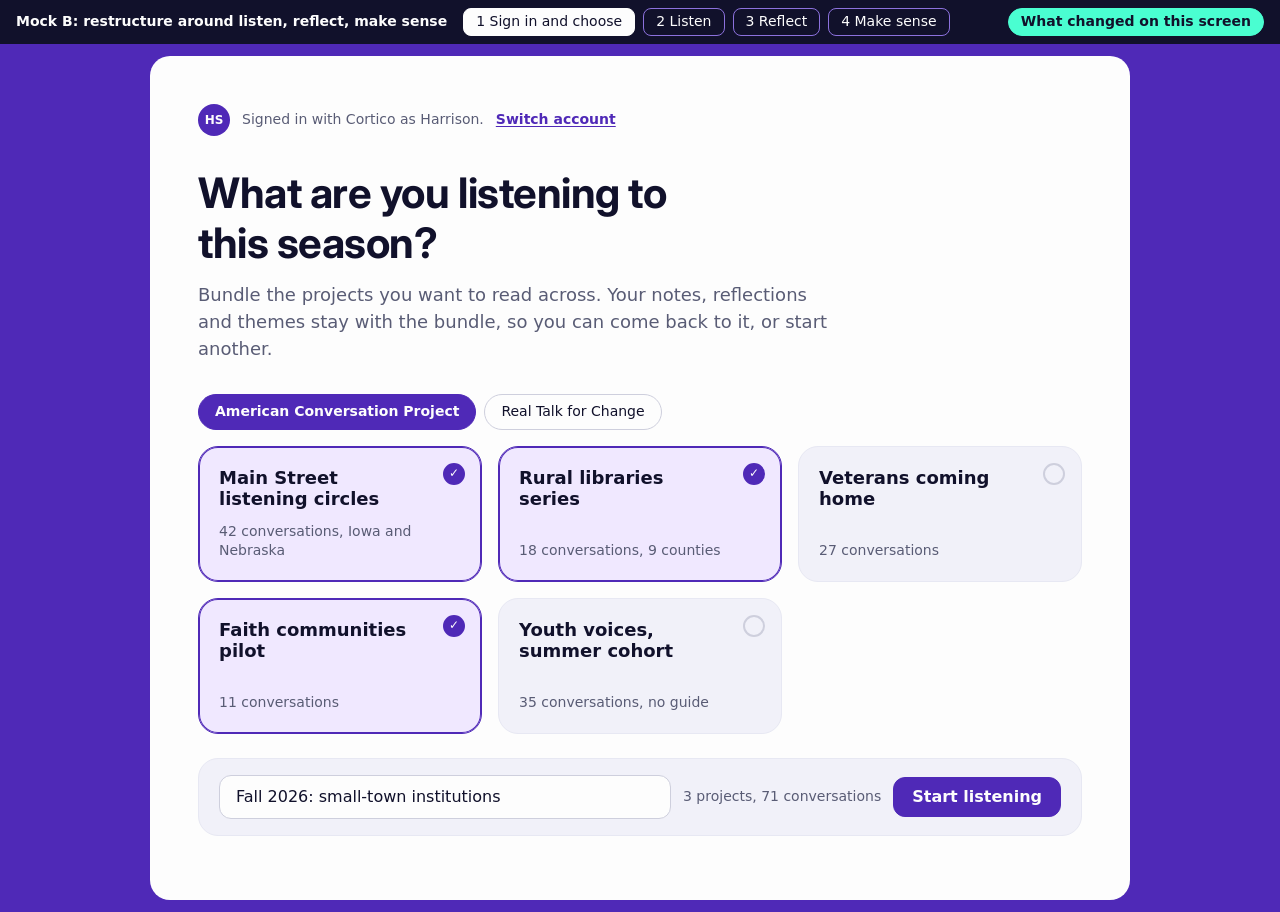
==== mocks/mock-b-three-movements-cortico.html @ b5143485 "Add Vercel config, sidecar init and live smoke scripts, docs, and UX mocks Co-Authored-By: Claude Op" ====
<!doctype html>
<html lang="en">
<head>
<meta charset="utf-8">
<meta name="viewport" content="width=device-width, initial-scale=1">
<title>Notes in the Margin, mock B</title>
<link rel="preconnect" href="https://api.fontshare.com" crossorigin>
<link rel="preconnect" href="https://cdn.fontshare.com" crossorigin>
<link rel="preconnect" href="https://fonts.googleapis.com">
<link rel="preconnect" href="https://fonts.gstatic.com" crossorigin>
<link href="https://api.fontshare.com/v2/css?f[]=satoshi@400,500,700,900&amp;display=swap" rel="stylesheet">
<link href="https://fonts.googleapis.com/css2?family=Inter:wght@700&amp;family=JetBrains+Mono:wght@500;700&amp;display=swap" rel="stylesheet">
<style>
/* Cortico Design System tokens (Facilitator-Dashboard/Cortico Design System/colors_and_type.css) */
:root{
  --c-purple-900:#11112B;
  --c-purple-800:#2E187F;
  --c-purple-700:#4F29B7;
  --c-purple-600:#6F4FD1;
  --c-purple-500:#8C71DD;
  --c-purple-200:#E0D1FF;
  --c-purple-100:#F0E8FF;

  --c-ink:#11112B;
  --c-ink-2:#1B1A43;
  --c-fg-1:#3D3F52;
  --c-fg-2:#595C75;
  --c-fg-3:#71717C;
  --c-fg-4:#AEB0C4;

  --c-border:#E7E8F3;
  --c-border-2:#CECFDD;
  --c-border-3:#DDDEEB;
  --c-bg-canvas:#FDFDFD;
  --c-bg-white:#FFFFFF;
  --c-bg-soft:#F1F1F9;
  --c-bg-soft-2:#FBFCFD;

  --c-accent-pink:#FF0099;
  --c-accent-mint:#4AFED1;
  --c-accent-red:#E3342E;

  --c-bg:var(--c-bg-canvas);
  --c-shell:var(--c-purple-700);
  --c-text:var(--c-ink);
  --c-text-muted:var(--c-fg-2);
  --c-link:var(--c-purple-700);
  --c-primary:var(--c-purple-700);
  --c-primary-fg:#FDFDFD;
  --c-on-dark:#FDFDFD;
  --c-on-dark-2:var(--c-purple-200);

  --font-sans:"Satoshi","Satoshi-Variable",ui-sans-serif,system-ui,-apple-system,"Segoe UI",Roboto,"Helvetica Neue",Arial,sans-serif;
  --font-display:"Inter",ui-sans-serif,system-ui,-apple-system,"Segoe UI",Roboto,sans-serif;
  --font-mono:"JetBrains Mono",ui-monospace,SFMono-Regular,Menlo,Monaco,Consolas,monospace;

  --fs-10:10px; --fs-12:12px; --fs-14:14px; --fs-16:16px; --fs-18:18px; --fs-20:20px;
  --fs-24:24px; --fs-28:28px; --fs-32:32px; --fs-36:36px; --fs-42:42px; --fs-56:56px;
  --fw-regular:400; --fw-medium:500; --fw-bold:700; --fw-black:900;
  --lh-tight:1.0; --lh-snug:1.2; --lh-normal:1.4; --lh-relax:1.5;

  --sp-1:4px; --sp-2:8px; --sp-3:12px; --sp-4:16px; --sp-5:20px;
  --sp-6:24px; --sp-7:32px; --sp-8:40px; --sp-9:48px; --sp-10:64px;

  --r-1:4px; --r-2:8px; --r-3:12px; --r-4:16px; --r-5:20px; --r-6:24px; --r-pill:999px;

  --shadow-1:0 1px 2px rgba(17,17,43,0.04);
  --shadow-2:0 2px 8px rgba(17,17,43,0.06),0 1px 2px rgba(17,17,43,0.04);
  --shadow-3:0 8px 24px rgba(17,17,43,0.08),0 2px 6px rgba(17,17,43,0.04);
  --shadow-pop:0 16px 48px rgba(17,17,43,0.20);

  --ease-out:cubic-bezier(.2,.7,.2,1);
  --ease-in-out:cubic-bezier(.4,0,.2,1);
  --dur-fast:120ms; --dur-base:180ms; --dur-slow:260ms;

  --shell-pad:12px;
  --content-pad:32px;
  --nav-w-collapsed:84px;
  --nav-w-expanded:248px;
  --topbar-h:60px;

  /* prototype layout */
  --proto-h:44px;
  --rail-w:var(--nav-w-expanded);
  --main-left:calc(var(--rail-w) + var(--shell-pad) * 2);
  --focus:var(--c-purple-700);
}

*{box-sizing:border-box}
html,body{margin:0}
body{background:var(--c-bg);color:var(--c-text);font-family:var(--font-sans);font-size:var(--fs-16);line-height:var(--lh-normal);-webkit-font-smoothing:antialiased;-moz-osx-font-smoothing:grayscale}
button,input,select,textarea{font:inherit;color:inherit}
button{cursor:pointer}
:focus-visible{outline:2px solid var(--focus);outline-offset:2px}
a{color:var(--c-link);font-weight:var(--fw-bold);text-underline-offset:2px}
a:hover{color:var(--c-purple-600)}

/* prototype bar */
.proto{--focus:var(--c-accent-mint);position:sticky;top:0;z-index:50;height:var(--proto-h);background:var(--c-purple-900);color:var(--c-on-dark);display:flex;flex-wrap:nowrap;gap:var(--sp-2);align-items:center;padding:0 var(--sp-4);font-size:var(--fs-14);white-space:nowrap;overflow-x:auto;overflow-y:hidden;scrollbar-width:thin}
.proto strong{margin-right:var(--sp-2);font-weight:var(--fw-bold)}
.proto button{flex:none;background:transparent;border:1px solid var(--c-purple-500);color:var(--c-on-dark);border-radius:var(--r-2);height:28px;padding:0 var(--sp-3);font-weight:var(--fw-medium);transition:background-color var(--dur-base) var(--ease-out),color var(--dur-base) var(--ease-out)}
.proto button:hover{background:var(--c-purple-800)}
.proto button[aria-current="true"]{background:var(--c-bg-canvas);color:var(--c-ink);border-color:var(--c-bg-canvas)}
.proto .spacer{flex:1}
.proto .notes-toggle{background:var(--c-accent-mint);color:var(--c-purple-900);border-color:var(--c-accent-mint);font-weight:var(--fw-bold);border-radius:var(--r-pill)}
.proto .notes-toggle:hover{background:var(--c-bg-white);border-color:var(--c-bg-white)}
.screen{display:none}
.screen.on{display:block}

/* buttons */
.btn{display:inline-flex;align-items:center;justify-content:center;gap:var(--sp-2);min-height:40px;padding:0 18px;border:1px solid var(--c-border);background:var(--c-bg-soft);color:var(--c-ink);border-radius:var(--r-3);font-family:var(--font-sans);font-weight:var(--fw-bold);font-size:var(--fs-16);line-height:var(--lh-snug);vertical-align:middle;transition:background-color var(--dur-base) var(--ease-out),color var(--dur-base) var(--ease-out),border-color var(--dur-base) var(--ease-out),transform var(--dur-fast) var(--ease-out)}
.btn:hover{background:var(--c-purple-100);border-color:var(--c-purple-200)}
.btn:active{transform:scale(.98)}
.btn.primary{background:var(--c-purple-700);border-color:var(--c-purple-700);color:var(--c-primary-fg)}
.btn.primary:hover{background:var(--c-purple-600);border-color:var(--c-purple-600)}
.btn.quiet{background:transparent;border-color:transparent;color:var(--c-purple-700)}
.btn.quiet:hover{background:var(--c-purple-100)}
.btn.small{min-height:32px;padding:0 var(--sp-3);font-size:var(--fs-14);border-radius:var(--r-2)}
.btn:disabled{opacity:.4;cursor:not-allowed;transform:none}
.btn.primary:disabled:hover{background:var(--c-purple-700);border-color:var(--c-purple-700)}

/* shell: purple gutter, rail on the brand color, off-white canvas */
.shell{display:grid;grid-template-columns:var(--rail-w) minmax(0,1fr);gap:var(--shell-pad);padding:var(--shell-pad);background:var(--c-shell);min-height:calc(100vh - var(--proto-h))}
.shell > div:last-child{background:var(--c-bg-canvas);border-radius:var(--r-5);min-width:0}
.rail{--focus:var(--c-accent-mint);color:var(--c-on-dark);padding:var(--sp-2) var(--sp-1) var(--sp-4);display:flex;flex-direction:column;gap:var(--sp-5);position:sticky;top:calc(var(--proto-h) + var(--shell-pad));height:calc(100vh - var(--proto-h) - var(--shell-pad) * 2);overflow:auto}
.brand{font-size:var(--fs-18);font-weight:var(--fw-black);line-height:var(--lh-snug);color:var(--c-on-dark);padding:var(--sp-3) var(--sp-3) 0}
.bundlebox{background:var(--c-purple-800);border-radius:var(--r-4);padding:var(--sp-4);color:var(--c-on-dark)}
.bundlebox .k{font-size:var(--fs-12);color:var(--c-on-dark-2)}
.bundlebox .k:first-child{text-transform:uppercase;letter-spacing:.06em;margin-bottom:var(--sp-1)}
.bundlebox .v{font-weight:var(--fw-bold);line-height:var(--lh-snug);margin-bottom:var(--sp-1)}
.bundlebox button{border:0;background:transparent;color:var(--c-on-dark);padding:0;font-size:var(--fs-14);font-weight:var(--fw-bold);margin-top:var(--sp-2);text-decoration:underline;text-underline-offset:2px}
.bundlebox button:hover{color:var(--c-accent-mint)}
.rail h3{font-size:var(--fs-12);color:var(--c-on-dark-2);font-weight:var(--fw-bold);text-transform:uppercase;letter-spacing:.06em;margin:0 var(--sp-3) var(--sp-2)}
.queue{list-style:none;margin:0 0 var(--sp-2);padding:0;display:flex;flex-direction:column;gap:2px}
.queue li button{--pip:var(--c-on-dark);--pip-idle:var(--c-on-dark-2);width:100%;text-align:left;border:0;background:transparent;color:var(--c-on-dark);border-radius:var(--r-3);padding:10px var(--sp-3);display:grid;grid-template-columns:14px 1fr;gap:10px;align-items:start;transition:background-color var(--dur-base) var(--ease-out)}
.queue li button:hover{background:var(--c-purple-800)}
.queue li button[aria-current="true"]{--pip:var(--c-purple-700);--pip-idle:var(--c-fg-3);background:var(--c-bg-canvas);color:var(--c-purple-800)}
.queue .pip{width:12px;height:12px;border-radius:50%;margin-top:4px;border:2px solid var(--pip-idle)}
.queue .pip.read{border-color:var(--pip);background:linear-gradient(90deg,var(--pip) 50%,transparent 50%)}
.queue .pip.done{border-color:var(--pip);background:var(--pip)}
.queue .pip.wait{border-color:var(--c-on-dark);background:var(--c-accent-pink)}
.queue .t{font-size:var(--fs-14);font-weight:var(--fw-medium);line-height:1.3}
.queue li button[aria-current="true"] .t{font-weight:var(--fw-bold)}
.queue .s{font-size:var(--fs-12);color:var(--c-on-dark-2)}
.queue li button[aria-current="true"] .s{color:var(--c-fg-2)}
.rail .seeall{font-size:var(--fs-14);margin-left:var(--sp-3);color:var(--c-on-dark);text-decoration:underline}
.rail .seeall:hover{color:var(--c-accent-mint)}

/* stage strip: the Studio top tab strip */
.stagebar{display:flex;align-items:center;gap:var(--sp-2);min-height:var(--topbar-h);padding:0 var(--sp-6);border-bottom:1px solid var(--c-border);background:var(--c-bg-canvas);border-radius:var(--r-5) var(--r-5) 0 0;position:sticky;top:calc(var(--proto-h) + var(--shell-pad));z-index:5;
  /* solid shell-colored mask so the purple gutter stays above the strip once it sticks */
  box-shadow:0 calc(var(--shell-pad) * -1) 0 var(--shell-pad) var(--c-shell)}
.stage{display:flex;align-items:center;gap:var(--sp-2);border:0;background:transparent;height:var(--topbar-h);padding:0 var(--sp-2);color:var(--c-fg-2);font-size:var(--fs-14);font-weight:var(--fw-medium);white-space:nowrap;transition:color var(--dur-base) var(--ease-out)}
.stage:hover{color:var(--c-ink)}
.stage:focus-visible{outline-offset:-6px;border-radius:var(--r-3)}
.stage .n{width:24px;height:24px;border-radius:50%;display:grid;place-items:center;font-size:var(--fs-12);font-weight:var(--fw-bold);border:2px solid currentColor}
.stage[aria-current="step"]{color:var(--c-ink);font-weight:var(--fw-bold);box-shadow:inset 0 -2px 0 var(--c-purple-700)}
.stage[aria-current="step"] .n{color:var(--c-purple-700);border-color:var(--c-purple-700);background:var(--c-purple-100)}
.stage.done .n{background:var(--c-purple-700);border-color:var(--c-purple-700);color:var(--c-on-dark)}
.stagebar .line{flex:none;width:24px;height:2px;border-radius:var(--r-pill);background:var(--c-border-2)}
.stagebar .grow{flex:1}
.avatar{flex:none;width:32px;height:32px;border-radius:50%;background:var(--c-purple-700);color:var(--c-on-dark);display:grid;place-items:center;font-size:var(--fs-12);font-weight:var(--fw-bold)}

/* screen 1: choose */
#choose{background:var(--c-shell);padding:var(--shell-pad);min-height:calc(100vh - var(--proto-h))}
.choose{max-width:980px;margin:0 auto;padding:var(--sp-9) var(--sp-9) var(--sp-10);background:var(--c-bg-canvas);border-radius:var(--r-5)}
.choose h1{font-family:var(--font-display);font-weight:var(--fw-bold);font-size:var(--fs-42);line-height:var(--lh-snug);letter-spacing:-0.011em;color:var(--c-ink);margin:0 0 var(--sp-3);max-width:18ch}
.choose .lede{color:var(--c-fg-2);max-width:56ch;margin:0 0 var(--sp-7);font-size:var(--fs-18);line-height:var(--lh-relax)}
.signedin{display:flex;flex-wrap:wrap;align-items:center;gap:var(--sp-3);margin-bottom:var(--sp-7);font-size:var(--fs-14);color:var(--c-fg-2)}
.signedin a{text-decoration:underline}
.orgtabs{display:flex;gap:var(--sp-2);margin-bottom:var(--sp-4);flex-wrap:wrap}
.orgtabs button{border:1px solid var(--c-border-2);background:transparent;color:var(--c-ink);border-radius:var(--r-pill);min-height:36px;padding:0 var(--sp-4);font-size:var(--fs-14);font-weight:var(--fw-medium);transition:background-color var(--dur-base) var(--ease-out),color var(--dur-base) var(--ease-out)}
.orgtabs button:hover{background:var(--c-bg-soft)}
.orgtabs button[aria-pressed="true"]{background:var(--c-purple-700);color:var(--c-on-dark);border-color:var(--c-purple-700);font-weight:var(--fw-bold)}
.tiles{display:grid;grid-template-columns:repeat(auto-fill,minmax(220px,1fr));gap:var(--sp-4)}
.tile{position:relative;background:var(--c-bg-soft);border:1px solid var(--c-border);border-radius:var(--r-5);padding:var(--sp-5);text-align:left;min-height:136px;display:flex;flex-direction:column;gap:6px;color:var(--c-ink);transition:background-color var(--dur-base) var(--ease-out),border-color var(--dur-base) var(--ease-out),transform var(--dur-fast) var(--ease-out)}
.tile:hover{border-color:var(--c-purple-200)}
.tile:active{transform:scale(.98)}
.tile[aria-pressed="true"]{background:var(--c-purple-100);border-color:var(--c-purple-700);box-shadow:inset 0 0 0 1px var(--c-purple-700)}
.tile .name{font-size:var(--fs-18);font-weight:var(--fw-bold);line-height:var(--lh-snug);padding-right:var(--sp-7)}
.tile .meta{font-size:var(--fs-14);color:var(--c-fg-2);margin-top:auto}
.tile .check{position:absolute;top:var(--sp-4);right:var(--sp-4);width:22px;height:22px;border-radius:50%;border:2px solid var(--c-border-2);display:grid;place-items:center;font-size:var(--fs-12);font-weight:var(--fw-bold);color:transparent}
.tile[aria-pressed="true"] .check{background:var(--c-purple-700);border-color:var(--c-purple-700);color:var(--c-on-dark)}
.savebar{display:flex;gap:var(--sp-3);align-items:center;margin-top:var(--sp-6);padding:var(--sp-4) var(--sp-5);background:var(--c-bg-soft);border:1px solid var(--c-border);border-radius:var(--r-5);flex-wrap:wrap}
.savebar input{height:44px;border:1px solid var(--c-border-2);border-radius:var(--r-3);background:var(--c-bg-canvas);color:var(--c-ink);padding:0 var(--sp-4);min-width:min(240px,100%);flex:1;transition:border-color var(--dur-base) var(--ease-out)}
.savebar input:focus-visible{border-color:var(--c-purple-700)}
.savebar .sum{color:var(--c-fg-2);font-size:var(--fs-14)}

/* screen 2: listen */
.listen{display:grid;grid-template-columns:minmax(0,1fr) 260px;max-width:1100px;margin:0 auto;padding:var(--sp-7) var(--sp-7) 160px;gap:0}
.listen header{grid-column:1/-1;margin-bottom:var(--sp-5)}
.listen h1{font-size:var(--fs-32);font-weight:var(--fw-bold);line-height:var(--lh-snug);color:var(--c-ink);margin:0}
.listen header .sub{color:var(--c-fg-2);font-size:var(--fs-14);margin-top:var(--sp-1)}
.sec{grid-column:1/-1;display:flex;align-items:center;gap:var(--sp-3);margin:var(--sp-7) 0 var(--sp-3)}
.sec .label{font-size:var(--fs-16);font-weight:var(--fw-bold);color:var(--c-purple-700)}
.sec .rule{flex:1;height:1px;background:var(--c-border)}
.sec .set{font-size:var(--fs-12);font-weight:var(--fw-bold);color:var(--c-fg-2);border:1px dashed var(--c-border-2);background:transparent;border-radius:var(--r-pill);padding:4px var(--sp-3);transition:color var(--dur-base) var(--ease-out),border-color var(--dur-base) var(--ease-out)}
.sec .set:hover{color:var(--c-purple-700);border-color:var(--c-purple-500)}
.para{display:contents}
.para .body{padding:var(--sp-2) var(--sp-7) var(--sp-2) 0;border-right:1px solid var(--c-border)}
.para .who{font-size:var(--fs-14);font-weight:var(--fw-bold);color:var(--c-ink)}
.para p{font-size:var(--fs-18);line-height:var(--lh-relax);color:var(--c-fg-1);margin:2px 0 0;max-width:60ch}
/* margin notes: the Studio highlight treatment (soft lavender, purple left rule), set in the margin */
.para .note{position:relative;align-self:start;margin:var(--sp-4) 0 var(--sp-2) var(--sp-5);padding:var(--sp-2) var(--sp-3);background:var(--c-purple-100);border-left:3px solid var(--c-purple-500);border-radius:var(--r-1) var(--r-3) var(--r-3) var(--r-1);font-size:var(--fs-16);font-weight:var(--fw-medium);line-height:var(--lh-normal);color:var(--c-purple-800)}
.para .note:empty{background:none;border:0;padding:0;margin:0}
.para .note:not(:empty)::after{content:"";position:absolute;left:calc((var(--sp-5) + 3px) * -1);top:19px;width:var(--sp-5);height:1px;background:var(--c-purple-200)}
.para .note.star{border-left-color:var(--c-purple-700);padding-left:calc(var(--sp-3) + 18px)}
.para .note.star::before{content:"★";position:absolute;left:var(--sp-3);top:var(--sp-2);font-size:var(--fs-14);line-height:22px;color:var(--c-purple-700)}
.para .note .ai{display:block;font-size:var(--fs-12);font-weight:var(--fw-regular);color:var(--c-fg-2);margin-top:var(--sp-1)}
mark{background:var(--c-purple-200);color:var(--c-ink);cursor:pointer;padding:1px 2px;border-radius:var(--r-1);-webkit-box-decoration-break:clone;box-decoration-break:clone;transition:background-color var(--dur-base) var(--ease-out)}
mark.star{background:var(--c-accent-mint)}
.hl-tools{display:inline-flex;gap:var(--sp-1);margin-left:var(--sp-2);vertical-align:middle;opacity:0;transition:opacity var(--dur-fast) var(--ease-out)}
.para:hover .hl-tools,.para:focus-within .hl-tools{opacity:1}
.hl-tools button{border:1px solid var(--c-border-2);background:var(--c-bg-canvas);border-radius:var(--r-2);font-size:var(--fs-12);font-weight:var(--fw-bold);line-height:var(--lh-normal);padding:2px var(--sp-2);color:var(--c-fg-1)}
.hl-tools button:hover{background:var(--c-purple-100);border-color:var(--c-purple-200);color:var(--c-purple-700)}

/* dock: a brand deep-wash card floating over the canvas */
.dock{position:fixed;left:var(--main-left);right:var(--shell-pad);bottom:0;z-index:20;padding:0 var(--sp-6) var(--sp-6);pointer-events:none}
.dock-inner{--focus:var(--c-accent-mint);pointer-events:auto;max-width:1044px;margin:0 auto;background:var(--c-purple-800);color:var(--c-on-dark);border-radius:var(--r-5);padding:var(--sp-3) var(--sp-3) var(--sp-3) var(--sp-5);display:flex;align-items:center;gap:var(--sp-4);box-shadow:var(--shadow-pop)}
.dock .audio{display:flex;align-items:center;gap:var(--sp-3);flex:1;min-width:0;font-family:var(--font-mono);font-size:var(--fs-12);font-weight:var(--fw-medium);color:var(--c-on-dark-2)}
.dock .play{flex:none;width:36px;height:36px;border-radius:50%;border:0;background:var(--c-bg-white);color:var(--c-purple-800);font-size:var(--fs-12)}
.dock .play:hover{background:var(--c-purple-100)}
.dock .bar{flex:1;min-width:40px;height:4px;border-radius:var(--r-pill);background:var(--c-purple-700);position:relative}
.dock .bar i{position:absolute;left:0;top:0;bottom:0;width:38%;background:var(--c-accent-mint);border-radius:var(--r-pill)}
.dock .rec{flex:none;background:var(--c-bg-white);border:0;color:var(--c-purple-800);border-radius:var(--r-3);min-height:40px;padding:0 18px;font-weight:var(--fw-bold);display:flex;gap:var(--sp-2);align-items:center;transition:background-color var(--dur-base) var(--ease-out),transform var(--dur-fast) var(--ease-out)}
.dock .rec:hover{background:var(--c-purple-100)}
.dock .rec:active{transform:scale(.98)}
.dock .rec::before{content:"";width:10px;height:10px;border-radius:50%;background:var(--c-accent-pink)}
.dock.recording .dock-inner{flex-wrap:wrap}
.dock .recpanel{display:none;width:100%;gap:var(--sp-4);align-items:center;border-top:1px solid var(--c-purple-700);padding-top:var(--sp-3);margin-top:var(--sp-1)}
.dock.recording .recpanel{display:flex}
.recpanel .wave{flex:1;min-width:0;overflow:hidden;display:flex;gap:3px;align-items:center;height:30px}
.recpanel .wave i{flex:none;display:block;width:3px;border-radius:var(--r-pill);background:var(--c-purple-200)}
.recpanel .time{font-family:var(--font-mono);font-variant-numeric:tabular-nums;font-weight:var(--fw-bold)}
.recpanel .prompt{font-weight:var(--fw-medium);color:var(--c-on-dark-2);font-size:var(--fs-16);max-width:32ch}
#recStop{background:var(--c-bg-soft);border-color:var(--c-bg-soft);color:var(--c-ink)}
#recStop:hover{background:var(--c-purple-100);border-color:var(--c-purple-100)}
.recpanel .btn.primary{background:var(--c-accent-mint);border-color:var(--c-accent-mint);color:var(--c-purple-900)}
.recpanel .btn.primary:hover{background:var(--c-bg-white);border-color:var(--c-bg-white)}

/* screen 3: reflect */
.reflect{max-width:1100px;margin:0 auto;padding:var(--sp-7) var(--sp-7) 140px}
.reflect h1{font-size:var(--fs-32);font-weight:var(--fw-bold);line-height:var(--lh-snug);color:var(--c-ink);margin:0 0 var(--sp-2)}
.reflect .lede{color:var(--c-fg-2);margin:0 0 var(--sp-6);max-width:60ch;line-height:var(--lh-relax)}
.rgrid{display:grid;grid-template-columns:minmax(0,1fr) minmax(0,1fr);gap:var(--sp-7)}
.said{font-size:var(--fs-18);line-height:var(--lh-relax);color:var(--c-fg-1);background:var(--c-bg-soft);border:1px solid var(--c-border);border-radius:var(--r-5);padding:var(--sp-6)}
.said .sub{font-size:var(--fs-14);font-weight:var(--fw-medium);color:var(--c-fg-2);margin-bottom:var(--sp-2)}
.said u{text-decoration:none;background:var(--c-purple-200);color:var(--c-ink);border-radius:var(--r-1);padding:1px 3px;-webkit-box-decoration-break:clone;box-decoration-break:clone}
.cand{background:var(--c-bg-canvas);border:1px solid var(--c-border);border-radius:var(--r-5);padding:var(--sp-5);margin-bottom:var(--sp-3);transition:border-color var(--dur-base) var(--ease-out),background-color var(--dur-base) var(--ease-out),opacity var(--dur-base) var(--ease-out)}
.cand.kept{border-color:var(--c-purple-700);background:var(--c-purple-100);box-shadow:inset 0 0 0 1px var(--c-purple-700)}
.cand.skipped{opacity:.7}
.cand .to{display:inline-flex;align-items:center;min-height:24px;padding:0 10px;border-radius:var(--r-pill);background:var(--c-purple-100);color:var(--c-purple-700);font-size:var(--fs-12);font-weight:var(--fw-bold)}
.cand.kept .to{background:var(--c-bg-canvas)}
.cand .ins{font-size:var(--fs-18);font-weight:var(--fw-bold);line-height:var(--lh-normal);color:var(--c-ink);margin:var(--sp-3) 0}
.cand .ev{font-size:var(--fs-14);color:var(--c-fg-1);border-left:3px solid var(--c-purple-700);padding:2px 0 2px var(--sp-3);margin-bottom:6px}
.cand .ev small{display:block;color:var(--c-fg-2);font-size:var(--fs-12);margin-top:2px}
.cand .acts{display:flex;flex-wrap:wrap;gap:var(--sp-2);margin-top:var(--sp-4)}
.tray{border:2px dashed var(--c-border-2);border-radius:var(--r-5);padding:var(--sp-4) var(--sp-5);margin-top:var(--sp-4);color:var(--c-fg-2);font-size:var(--fs-14);line-height:var(--lh-relax)}
.tray .btn{margin-top:var(--sp-2)}
.endbar{position:fixed;left:var(--main-left);right:var(--shell-pad);bottom:var(--shell-pad);background:var(--c-bg-canvas);border-top:1px solid var(--c-border);border-radius:0 0 var(--r-5) var(--r-5);padding:var(--sp-3) var(--sp-6);display:flex;gap:var(--sp-3);align-items:center;z-index:10;
  /* solid shell-colored mask so content never shows through the bottom gutter */
  box-shadow:0 var(--shell-pad) 0 0 var(--c-shell)}
.endbar .grow{flex:1;color:var(--c-fg-2);font-size:var(--fs-14)}
.toast{--focus:var(--c-accent-mint);position:fixed;left:calc(50% + (var(--rail-w) + var(--shell-pad)) / 2);bottom:96px;transform:translateX(-50%);background:var(--c-purple-900);color:var(--c-on-dark);border-radius:var(--r-pill);padding:var(--sp-3) var(--sp-5);display:none;gap:var(--sp-4);align-items:center;z-index:60;font-size:var(--fs-14);white-space:nowrap;box-shadow:var(--shadow-pop)}
.toast.on{display:flex}
.toast a{color:var(--c-accent-mint)}
.toast a:hover{color:var(--c-bg-white)}

/* screen 4: make sense board */
.board{padding:var(--sp-6) var(--sp-7) var(--sp-9)}
.board-head{display:flex;align-items:flex-end;gap:var(--sp-3) var(--sp-4);margin-bottom:var(--sp-5);flex-wrap:wrap}
.board-head h1{font-size:var(--fs-32);font-weight:var(--fw-bold);line-height:var(--lh-snug);color:var(--c-ink);margin:0}
.board-head .sub{color:var(--c-fg-2);font-size:var(--fs-14);margin-top:var(--sp-1);max-width:60ch}
.board-head .grow{flex:1}
.focus{display:inline-flex;align-items:center;min-height:28px;font-size:var(--fs-12);font-weight:var(--fw-bold);padding:0 var(--sp-3);border-radius:var(--r-pill);background:var(--c-purple-100);color:var(--c-purple-700);align-self:center}
.cols{display:grid;grid-auto-flow:column;grid-auto-columns:minmax(280px,1fr);gap:var(--sp-4);overflow-x:auto;padding-bottom:var(--sp-3)}
.col{background:var(--c-bg-soft);border:1px solid var(--c-border);border-radius:var(--r-5);padding:var(--sp-4);min-height:300px}
.col.unfocused{background:transparent;border:2px dashed var(--c-border-2)}
.col h2{font-size:var(--fs-18);font-weight:var(--fw-bold);line-height:var(--lh-snug);color:var(--c-ink);margin:2px var(--sp-1) var(--sp-1)}
.col .cmeta{font-size:var(--fs-12);color:var(--c-fg-2);margin:0 var(--sp-1) var(--sp-3);display:flex;gap:var(--sp-2);align-items:center}
.col .cmeta button{border:0;background:transparent;color:var(--c-purple-700);font-size:var(--fs-12);font-weight:var(--fw-bold);padding:0}
.col .cmeta button:hover{text-decoration:underline}
.theme{border-radius:var(--r-4);padding:var(--sp-3);margin-bottom:var(--sp-3);background:var(--c-bg-canvas);border:1px solid var(--c-border)}
.theme > .th{display:flex;align-items:center;gap:var(--sp-2);font-weight:var(--fw-bold);font-size:var(--fs-14);color:var(--c-ink);margin-bottom:6px}
.theme > .th .sw{flex:none;width:10px;height:10px;border-radius:50%}
.theme > .th .grow{flex:1}
.theme > .th button{border:0;background:transparent;font-size:var(--fs-16);line-height:1;color:var(--c-fg-3);padding:4px 6px;border-radius:var(--r-2);transition:background-color var(--dur-base) var(--ease-out)}
.theme > .th button:hover{background:var(--c-purple-100)}
.theme > .th button[aria-pressed="true"]{color:var(--c-purple-700)}
.theme.suggested{border:1px dashed var(--c-purple-500);background:var(--c-bg-soft-2)}
.theme.suggested .why{font-size:var(--fs-12);color:var(--c-fg-2);margin:0 0 var(--sp-2)}
.card{background:var(--c-bg-soft);border-radius:var(--r-3);padding:var(--sp-2) var(--sp-3);margin-top:6px;font-size:var(--fs-14);line-height:var(--lh-normal);color:var(--c-ink)}
.col > .card{background:var(--c-bg-canvas);border:1px solid var(--c-border)}
.card .src{font-size:var(--fs-12);color:var(--c-fg-2);margin-top:var(--sp-1)}
.card[draggable]{cursor:grab}
.loose{font-size:var(--fs-12);font-weight:var(--fw-bold);text-transform:uppercase;letter-spacing:.06em;color:var(--c-fg-2);margin:var(--sp-4) var(--sp-1) var(--sp-1)}

/* what changed drawer */
.drawer{--focus:var(--c-accent-mint);position:fixed;top:var(--proto-h);right:0;bottom:0;width:360px;max-width:100vw;background:var(--c-purple-900);color:var(--c-on-dark);padding:var(--sp-6);overflow:auto;z-index:45;transform:translateX(100%);transition:transform var(--dur-slow) var(--ease-in-out)}
.drawer.on{transform:none;box-shadow:var(--shadow-pop)}
.drawer h2{font-size:var(--fs-18);font-weight:var(--fw-bold);line-height:var(--lh-snug);margin:0 0 var(--sp-1)}
.drawer p.sub{color:var(--c-on-dark-2);font-size:var(--fs-14);margin:0 0 var(--sp-4)}
.drawer ul{padding-left:18px;margin:0;font-size:var(--fs-14);line-height:var(--lh-normal)}
.drawer li{margin-bottom:var(--sp-3)}
.drawer li::marker{color:var(--c-accent-mint)}
.drawer li em{color:var(--c-on-dark-2);font-style:normal;display:block;font-size:var(--fs-12);margin-top:2px}

@media (max-width:960px){
  :root{--main-left:var(--shell-pad)}
  .shell{grid-template-columns:minmax(0,1fr)}
  .rail{position:static;height:auto}
  .listen{grid-template-columns:minmax(0,1fr);padding:var(--sp-5) var(--sp-4) 200px}
  .para .body{border-right:0;padding-right:0}
  .para .note{margin:var(--sp-1) 0 var(--sp-3) var(--sp-4)}
  .para .note:not(:empty)::after{display:none}
  .dock{padding:0 var(--sp-3) var(--sp-5)}
  .toast{left:50%}
  .rgrid{grid-template-columns:minmax(0,1fr)}
  .stagebar{overflow-x:auto;padding:0 var(--sp-4)}
  .reflect{padding:var(--sp-5) var(--sp-4) 180px}
  .board{padding:var(--sp-5) var(--sp-4) var(--sp-9)}
  .choose h1{font-size:var(--fs-32)}
  .listen h1,.reflect h1,.board-head h1{font-size:var(--fs-28)}
}
@media (max-width:600px){
  :root{--proto-h:84px}
  .proto{display:grid;grid-template-columns:repeat(6,max-content);grid-template-rows:auto auto;align-content:center;row-gap:6px;column-gap:var(--sp-2)}
  .proto strong{grid-column:1/-1;max-width:calc(100vw - var(--sp-7));overflow:hidden;text-overflow:ellipsis}
  .proto .spacer{width:var(--sp-2)}
  .endbar .btn{padding:0 var(--sp-3);font-size:var(--fs-14)}
  .choose{padding:var(--sp-7) var(--sp-4) var(--sp-9)}
  .dock-inner{flex-wrap:wrap;padding:var(--sp-3)}
  .dock .audio{flex-basis:100%}
  .dock .rec{flex:1;justify-content:center}
  .dock .recpanel{flex-wrap:wrap;gap:var(--sp-3)}
  .recpanel .prompt{flex-basis:100%;max-width:none}
  .endbar{flex-wrap:wrap;padding:var(--sp-3) var(--sp-4)}
  .endbar .grow{flex-basis:100%}
  .toast{white-space:normal;width:max-content;max-width:calc(100vw - var(--sp-7))}
}
@media (prefers-reduced-motion:reduce){*{transition:none!important}}
</style>
</head>
<body>

<div class="proto" role="navigation" aria-label="Mock screens">
  <strong>Mock B: restructure around listen, reflect, make sense</strong>
  <button data-go="choose">1 Sign in and choose</button>
  <button data-go="listen">2 Listen</button>
  <button data-go="reflect">3 Reflect</button>
  <button data-go="sense">4 Make sense</button>
  <span class="spacer"></span>
  <button class="notes-toggle" id="notesBtn" aria-expanded="false">What changed on this screen</button>
</div>

<!-- 1 CHOOSE -->
<section class="screen" id="choose">
  <div class="choose">
    <div class="signedin"><span class="avatar">HS</span>Signed in with Cortico as Harrison. <a href="#">Switch account</a></div>
    <h1>What are you listening to this season?</h1>
    <p class="lede">Bundle the projects you want to read across. Your notes, reflections and themes stay with the bundle, so you can come back to it, or start another.</p>
    <div class="orgtabs" role="group" aria-label="Organization">
      <button aria-pressed="true">American Conversation Project</button>
      <button aria-pressed="false">Real Talk for Change</button>
    </div>
    <div class="tiles" id="tiles">
      <button class="tile" aria-pressed="true" data-n="42"><span class="check">✓</span><span class="name">Main Street listening circles</span><span class="meta">42 conversations, Iowa and Nebraska</span></button>
      <button class="tile" aria-pressed="true" data-n="18"><span class="check">✓</span><span class="name">Rural libraries series</span><span class="meta">18 conversations, 9 counties</span></button>
      <button class="tile" aria-pressed="false" data-n="27"><span class="check">✓</span><span class="name">Veterans coming home</span><span class="meta">27 conversations</span></button>
      <button class="tile" aria-pressed="true" data-n="11"><span class="check">✓</span><span class="name">Faith communities pilot</span><span class="meta">11 conversations</span></button>
      <button class="tile" aria-pressed="false" data-n="35"><span class="check">✓</span><span class="name">Youth voices, summer cohort</span><span class="meta">35 conversations, no guide</span></button>
    </div>
    <div class="savebar">
      <input value="Fall 2026: small-town institutions" aria-label="Bundle name">
      <span class="sum" id="sum">3 projects, 71 conversations</span>
      <button class="btn primary" data-go="listen">Start listening</button>
    </div>
  </div>
</section>

<template id="railTpl">
  <aside class="rail">
    <div class="brand">Notes in the Margin</div>
    <div class="bundlebox"><div class="k">Bundle</div><div class="v">Fall 2026: small-town institutions</div><div class="k">3 projects, 71 conversations</div><button data-go="choose">Change</button></div>
    <div>
      <h3>Up next</h3>
      <ul class="queue">
        <li><button aria-current="true" data-go="listen"><span class="pip read"></span><span><span class="t">Library board neighbors, Cedar Falls</span><br><span class="s">Reading, 38%</span></span></button></li>
        <li><button data-go="reflect"><span class="pip wait"></span><span><span class="t">Thursday coffee group</span><br><span class="s">Reflection to review</span></span></button></li>
        <li><button data-go="listen"><span class="pip"></span><span><span class="t">Sunday supper, St. Brigid's hall</span><br><span class="s">Suggested: echoes your library notes</span></span></button></li>
        <li><button data-go="listen"><span class="pip done"></span><span><span class="t">After the mill closed</span><br><span class="s">Reflected Oct 3</span></span></button></li>
      </ul>
      <a href="#" class="seeall">All 71 conversations</a>
    </div>
  </aside>
</template>
<template id="stageTpl">
  <div class="stagebar">
    <button class="stage" data-stage="listen" data-go="listen"><span class="n">1</span>Listen</button><span class="line"></span>
    <button class="stage" data-stage="reflect" data-go="reflect"><span class="n">2</span>Reflect</button><span class="line"></span>
    <button class="stage" data-stage="sense" data-go="sense"><span class="n">3</span>Make sense</button>
    <span class="grow"></span><span class="avatar">HS</span>
  </div>
</template>

<!-- 2 LISTEN -->
<section class="screen" id="listen">
  <div class="shell">
    <div data-rail></div>
    <div>
      <div data-stage-for="listen"></div>
      <div class="listen" id="page">
        <header>
          <h1>Library board neighbors, Cedar Falls</h1>
          <div class="sub">Rural libraries series, Oct 14, 2026, 58 minutes, 6 people</div>
        </header>

        <div class="sec"><span class="label">A place you feel known</span><span class="rule"></span></div>
        <div class="para">
          <div class="body"><div class="who">Dale</div>
          <p>When I walk into the library, Marcy knows my name before I'm through the door. <mark class="star">She knows I'm going to ask about the seed catalog and she's already pulled it.</mark> That's not nothing. That's the only place in town that happens anymore.<span class="hl-tools"><button>Star</button><button>Edit note</button><button>Remove</button></span></p></div>
          <div class="note star">known by name, same words as the coffee group!</div>
        </div>
        <div class="para">
          <div class="body"><div class="who">Ruth</div>
          <p>It used to be the bank, too. You'd go in and Gene would ask about your mother. <mark>Now it's a screen and a phone number that goes to Omaha.</mark><span class="hl-tools"><button>Star</button><button>Add note</button><button>Remove</button></span></p></div>
          <div class="note">institutions moving away<span class="ai">Also suggested for Trust in local institutions</span></div>
        </div>
        <div class="para">
          <div class="body"><div class="who">Facilitator</div>
          <p>What does it feel like when that changes, when the person behind the counter isn't from here?</p></div>
          <div class="note"></div>
        </div>
        <div class="para">
          <div class="body"><div class="who">Marisol</div>
          <p>Honestly, it feels like they decided we weren't worth a person. I moved here eleven years ago and the library was how I met anyone. If they cut the hours again, I don't know where people like me would go.</p></div>
          <div class="note"></div>
        </div>

        <div class="sec"><span class="label" style="color:var(--c-fg-3)">When trust was broken</span><span class="rule"></span><button class="set" id="setSec">Set where this starts</button></div>
        <div class="para">
          <div class="body"><div class="who">Dale</div>
          <p>The board vote was the thing. They held it at two in the afternoon on a Tuesday. Who can come to that? Farmers can't. Anybody with a shift can't.</p></div>
          <div class="note"></div>
        </div>
      </div>
    </div>
  </div>
  <div class="dock" id="dock">
    <div class="dock-inner">
      <div class="audio"><button class="play" aria-label="Play">▶</button><span>22:10</span><span class="bar"><i></i></span><span>58:10</span></div>
      <button class="rec" id="recBtn">Reflect out loud</button>
      <div class="recpanel">
        <span class="time">1:48</span>
        <span class="wave" id="wave"></span>
        <span class="prompt">What would you want to hear more about?</span>
        <button class="btn small" id="recStop">Discard</button>
        <button class="btn small primary" data-go="reflect">Done, show connections</button>
      </div>
    </div>
  </div>
</section>

<!-- 3 REFLECT -->
<section class="screen" id="reflect">
  <div class="shell">
    <div data-rail></div>
    <div>
      <div data-stage-for="reflect"></div>
      <div class="reflect">
        <h1>What your reflection connects to</h1>
        <p class="lede">Shaded phrases are what each connection came from. Keep what rings true. Nothing reaches your board until you keep it.</p>
        <div class="rgrid">
          <div>
            <div class="said"><div class="sub">You, after Thursday coffee group, 3 min 42 s</div>
            The thing that keeps coming back is people saying someone "knows them." The library, the diner. <u>It's less about the service and more about being recognized.</u> And then the flip side, <u>the board meeting at 2pm, that felt like the clearest example of trust breaking.</u> Not a scandal, just a time nobody could make.</div>
            <div class="tray"><b style="color:var(--c-ink)">1 starred passage</b> isn't connected yet: "Now it's a screen and a phone number that goes to Omaha." <button class="btn small">Connect it</button> <button class="btn small quiet">Later</button></div>
          </div>
          <div>
            <div class="cand" data-c>
              <div class="to">Belonging</div>
              <div class="ins">Belonging is described as being recognized by name, more than as access to services.</div>
              <div class="ev">"Marcy knows my name before I'm through the door."<small>Your starred highlight</small></div>
              <div class="acts"><button class="btn small" data-keep>Keep</button><button class="btn small">Reword</button><button class="btn small quiet" data-skip>Skip</button></div>
            </div>
            <div class="cand" data-c>
              <div class="to">Trust in local institutions</div>
              <div class="ins">Trust erodes through access decisions, like meeting times, not through scandal.</div>
              <div class="ev">"They held it at two in the afternoon on a Tuesday."<small>Passage the AI found</small></div>
              <div class="acts"><button class="btn small" data-keep>Keep</button><button class="btn small">Reword</button><button class="btn small quiet" data-skip>Skip</button></div>
            </div>
            <div class="cand" data-c>
              <div class="to" style="color:var(--c-fg-2);background:var(--c-bg-soft)">No question yet</div>
              <div class="ins">Diners and libraries play similar roles as places of recognition.</div>
              <div class="acts"><button class="btn small" data-keep>Keep</button><button class="btn small">Reword</button><button class="btn small quiet" data-skip>Skip</button></div>
            </div>
          </div>
        </div>
      </div>
    </div>
  </div>
  <div class="endbar"><span class="grow" id="rcount"></span><button class="btn quiet">Come back later</button><button class="btn primary" id="keepBtn">Put 0 on the board</button></div>
  <div class="toast" id="toast"><span>On the board.</span><a href="#" data-go="sense">Go to Make sense</a></div>
</section>

<!-- 4 MAKE SENSE -->
<section class="screen" id="sense">
  <div class="shell">
    <div data-rail></div>
    <div>
      <div data-stage-for="sense"></div>
      <div class="board">
        <div class="board-head">
          <div><h1>Make sense</h1><div class="sub">One column per research question. Themes group your insights. Drag an insight between themes.</div></div>
          <span class="grow"></span>
          <span class="focus">3 of 5 to 7 questions in focus</span>
          <button class="btn">Suggest themes</button>
          <button class="btn primary">Export codebook</button>
        </div>
        <div class="cols">
          <section class="col">
            <h2>How do people describe trust in local institutions?</h2>
            <div class="cmeta">9 insights, 2 themes <button>Edit</button></div>
            <div class="theme"><div class="th"><span class="sw" style="background:var(--c-purple-700)"></span>Access and exclusion<span class="grow"></span><button aria-pressed="true" title="In codebook">★</button></div>
              <div class="card" draggable="true">Trust erodes through access decisions, like meeting times, not scandal.<div class="src">Library board neighbors</div></div>
              <div class="card" draggable="true">Meeting notices only posted online shut out older residents.<div class="src">Thursday coffee group</div></div>
            </div>
            <div class="theme"><div class="th"><span class="sw" style="background:var(--c-purple-500)"></span>Institutions leaving<span class="grow"></span><button aria-pressed="false" title="Add to codebook">☆</button></div>
              <div class="card" draggable="true">Centralizing reads as a judgment that the town isn't worth a person.<div class="src">Library board neighbors</div></div>
            </div>
            <div class="loose">Not in a theme yet</div>
            <div class="card" draggable="true">The fire department is trusted because it's volunteer.<div class="src">After the mill closed</div></div>
          </section>
          <section class="col">
            <h2>What does belonging to this community feel like?</h2>
            <div class="cmeta">12 insights, 1 theme <button>Edit</button></div>
            <div class="theme"><div class="th"><span class="sw" style="background:var(--c-accent-pink)"></span>Being known by name<span class="grow"></span><button aria-pressed="true">★</button></div>
              <div class="card" draggable="true">Belonging is being recognized, more than access to services.<div class="src">Library board neighbors</div></div>
              <div class="card" draggable="true">Newcomers describe the library as the first place anyone learned their name.<div class="src">Bookmobile volunteers</div></div>
            </div>
            <div class="theme suggested"><div class="th"><span class="sw" style="background:var(--c-fg-4)"></span>Suggested: third places<span class="grow"></span></div>
              <p class="why">From 3 insights that mention diners, halls and libraries.</p>
              <button class="btn small">Keep theme</button> <button class="btn small quiet">Dismiss</button>
            </div>
          </section>
          <section class="col">
            <h2>Where do people feel friction or disconnection?</h2>
            <div class="cmeta">4 insights <button>Edit</button></div>
            <div class="card" draggable="true">Shift workers feel left out of civic life by default.<div class="src">Library board neighbors</div></div>
          </section>
          <section class="col unfocused">
            <h2 style="color:var(--c-fg-2)">No question yet</h2>
            <div class="cmeta">3 insights <button>+ New question</button></div>
            <div class="card" draggable="true">Diners and libraries play similar roles as places of recognition.<div class="src">Thursday coffee group</div></div>
          </section>
        </div>
      </div>
    </div>
  </div>
</section>

<aside class="drawer" id="drawer" aria-label="What changed"><div id="drawerBody"></div></aside>

<script>
const NOTES={
  choose:{t:"Sign in and choose",s:"Sign-in and project choice on one screen. You land here right after Cortico sign-in.",i:[
    ["Projects shown as tiles you toggle, grouped by organization","Only projects the account can open in American Conversation Project, or any other organization it belongs to."],
    ["A bundle gets a name and is saved","Bundles become the unit your notes, research questions and themes belong to. Today everything is global to one hard-coded user."],
    ["A running count of projects and conversations","Shows the size of the bundle before you start."]]},
  listen:{t:"Listen",s:"The Reader, rebuilt around the margin.",i:[
    ["Notes are written in the margin beside the passage, in a hand font","The one bold move in this direction. It makes the app's name literal."],
    ["The left rail is a queue, not a dropdown","It shows progress dots, what needs review, and the next suggestion. That replaces the 201-item select, the orange banner and the separate \"listen next\" list."],
    ["Guide sections are inline headings","\"Set where this starts\" sits on the heading itself. That replaces the invisible hover strip and the word \"checkpoint\"."],
    ["Star, note and remove show on hover or focus beside each highlight","Today you can't remove a highlight in the UI, and starring is an unmarked click."],
    ["Audio and recording share one dock at the bottom","Recording no longer covers the page. Prompts rotate inside the dock. Try \"Reflect out loud\"."],
    ["No research question editing here","Questions live on Make sense."]]},
  reflect:{t:"Reflect",s:"The review dialog, as a full step.",i:[
    ["Shaded phrases in your reflection show where each connection came from","This replaces the raw \"confidence: 0.7\" and rationale strings."],
    ["Keep, Reword and Skip","The footer counts decisions and names the result: \"Put 2 on the board\". A confirmation follows."],
    ["One tray for starred passages that aren't used yet","The same wording appears everywhere they show up."],
    ["\"Come back later\" keeps undecided choices","The rail then shows the conversation as \"Reflection to review\"."]]},
  sense:{t:"Make sense",s:"Memo and Organize merged into one board.",i:[
    ["One column per research question, themes inside, insights as cards","It is the same data as today's memo, laid out for synthesis."],
    ["\"Themes\" replaces \"code families\"","The ★ on a theme means \"in codebook\". That is the only star meaning on this screen."],
    ["Focus is the set of columns","Unfocused questions and \"No question yet\" sit at the end with dashed borders."],
    ["AI-suggested themes look visibly tentative (dashed)","Keep or Dismiss. The cap message only appears when you hit it."],
    ["Export codebook is a primary action with a clear name","It replaces \"Prepare codebook\", whose only explanation was a hover tooltip."]]}
};
let current='choose';
const rail=document.getElementById('railTpl'), stage=document.getElementById('stageTpl');
document.querySelectorAll('[data-rail]').forEach(el=>el.replaceWith(rail.content.cloneNode(true)));
document.querySelectorAll('[data-stage-for]').forEach(el=>{
  const n=stage.content.cloneNode(true), s=el.dataset.stageFor, order=['listen','reflect','sense'];
  n.querySelectorAll('.stage').forEach(b=>{ if(b.dataset.stage===s) b.setAttribute('aria-current','step'); if(order.indexOf(b.dataset.stage)<order.indexOf(s)) b.classList.add('done'); });
  el.replaceWith(n);
});
function go(id){current=id;document.querySelectorAll('.screen').forEach(s=>s.classList.toggle('on',s.id===id));
  document.querySelectorAll('.proto [data-go]').forEach(b=>b.setAttribute('aria-current',b.dataset.go===id));
  document.getElementById('dock').classList.remove('recording');renderNotes();window.scrollTo(0,0);}
document.addEventListener('click',e=>{const t=e.target.closest('[data-go]');if(t){e.preventDefault();go(t.dataset.go);}});
const drawer=document.getElementById('drawer'),nb=document.getElementById('notesBtn');
nb.onclick=()=>{const on=!drawer.classList.contains('on');drawer.classList.toggle('on',on);nb.setAttribute('aria-expanded',on);};
function renderNotes(){const n=NOTES[current];document.getElementById('drawerBody').innerHTML=`<h2>${n.t}</h2><p class="sub">${n.s}</p><ul>${n.i.map(([a,b])=>`<li>${a}${b?`<em>${b}</em>`:''}</li>`).join('')}</ul>`;}

/* tiles */
function sum(){const on=[...document.querySelectorAll('.tile[aria-pressed="true"]')];document.getElementById('sum').textContent=`${on.length} project${on.length===1?'':'s'}, ${on.reduce((a,t)=>a+ +t.dataset.n,0)} conversations`;}
document.querySelectorAll('.tile').forEach(t=>t.onclick=()=>{t.setAttribute('aria-pressed',t.getAttribute('aria-pressed')!=='true');sum();});
document.querySelectorAll('.orgtabs button').forEach(b=>b.onclick=()=>document.querySelectorAll('.orgtabs button').forEach(x=>x.setAttribute('aria-pressed',x===b)));

/* listen */
document.querySelectorAll('#page mark').forEach(m=>m.onclick=()=>m.classList.toggle('star'));
document.querySelectorAll('.hl-tools button').forEach(b=>{ if(b.textContent==='Star') b.onclick=()=>b.closest('p').querySelector('mark').classList.toggle('star'); });
document.getElementById('setSec').onclick=e=>{const s=e.target.closest('.sec');s.querySelector('.label').style.color='';e.target.remove();};
const dock=document.getElementById('dock');
document.getElementById('recBtn').onclick=()=>dock.classList.add('recording');
document.getElementById('recStop').onclick=()=>dock.classList.remove('recording');
const wave=document.getElementById('wave');for(let i=0;i<60;i++){const b=document.createElement('i');b.style.height=(4+Math.round(Math.abs(Math.sin(i*0.9)*Math.cos(i*0.3))*24))+'px';wave.appendChild(b);}

/* reflect */
function upd(){const c=[...document.querySelectorAll('[data-c]')],k=c.filter(x=>x.classList.contains('kept')).length,l=c.filter(x=>!x.classList.contains('kept')&&!x.classList.contains('skipped')).length;
  document.getElementById('rcount').textContent=l?`${l} still to decide, ${k} kept`:`All decided, ${k} kept`;const b=document.getElementById('keepBtn');b.textContent=`Put ${k} on the board`;b.disabled=!k;}
document.querySelectorAll('[data-c]').forEach(c=>{c.querySelector('[data-keep]').onclick=()=>{c.classList.add('kept');c.classList.remove('skipped');upd();};c.querySelector('[data-skip]').onclick=()=>{c.classList.add('skipped');c.classList.remove('kept');upd();};});
upd();
document.getElementById('keepBtn').onclick=()=>{const t=document.getElementById('toast');t.classList.add('on');setTimeout(()=>t.classList.remove('on'),4000);};

/* board star toggles */
document.querySelectorAll('.theme .th button[aria-pressed]').forEach(b=>b.onclick=()=>{const on=b.getAttribute('aria-pressed')!=='true';b.setAttribute('aria-pressed',on);b.textContent=on?'★':'☆';});
go('choose');
</script>
</body>
</html>
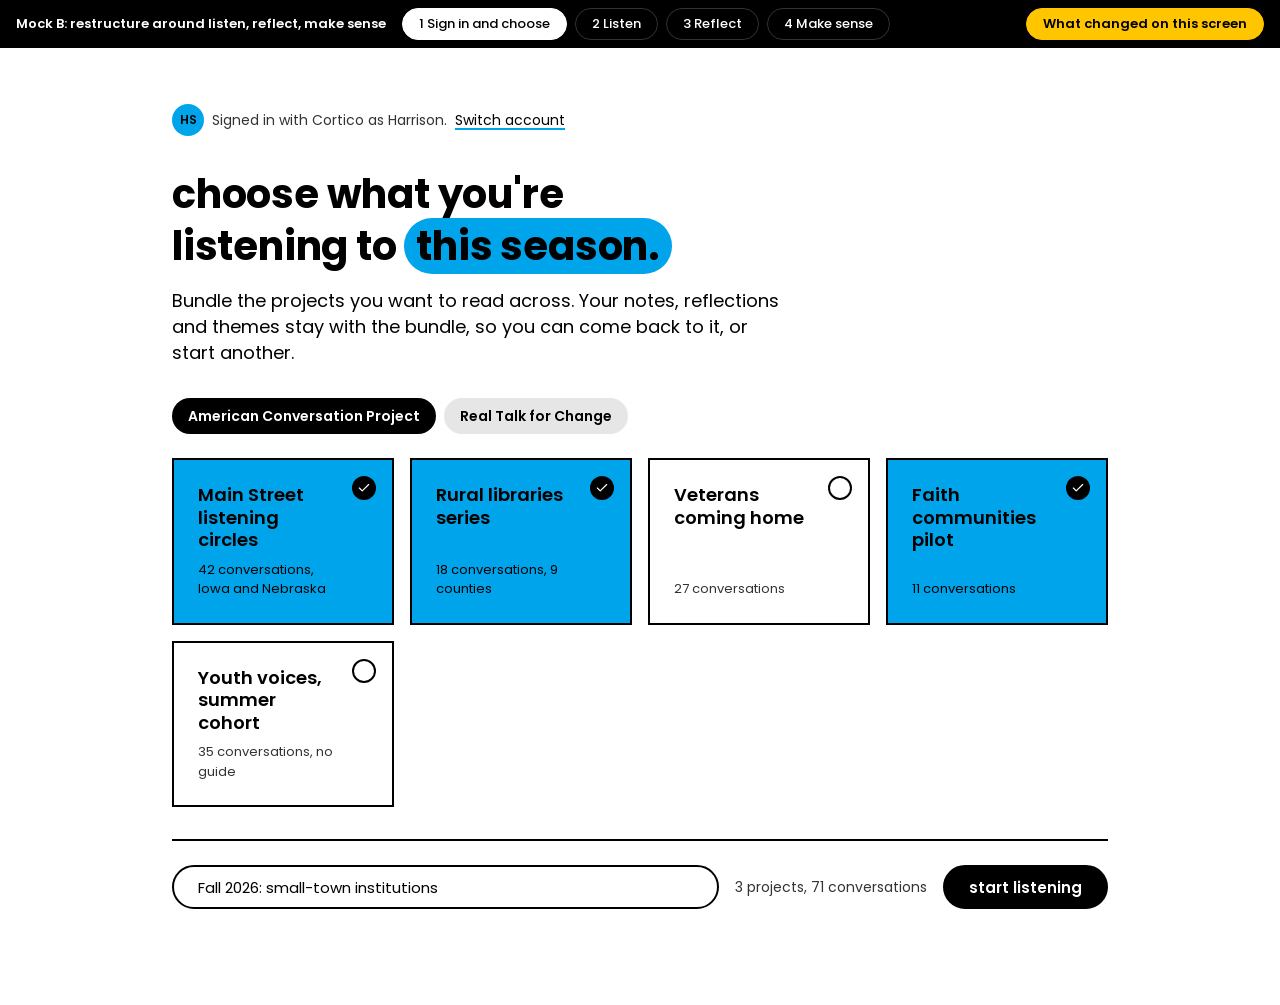
==== commit c75604e7: "Restyle the Cortico mocks to the Cortico brand book Replaces the Facilitator-Dashboard (purple, Sato" ====
--- a/mocks/mock-b-three-movements-cortico.html
+++ b/mocks/mock-b-three-movements-cortico.html
@@ -4,339 +4,274 @@
 <meta charset="utf-8">
 <meta name="viewport" content="width=device-width, initial-scale=1">
 <title>Notes in the Margin, mock B</title>
-<link rel="preconnect" href="https://api.fontshare.com" crossorigin>
-<link rel="preconnect" href="https://cdn.fontshare.com" crossorigin>
 <link rel="preconnect" href="https://fonts.googleapis.com">
 <link rel="preconnect" href="https://fonts.gstatic.com" crossorigin>
-<link href="https://api.fontshare.com/v2/css?f[]=satoshi@400,500,700,900&amp;display=swap" rel="stylesheet">
-<link href="https://fonts.googleapis.com/css2?family=Inter:wght@700&amp;family=JetBrains+Mono:wght@500;700&amp;display=swap" rel="stylesheet">
+<link href="https://fonts.googleapis.com/css2?family=Poppins:wght@400;500;600;700&display=swap" rel="stylesheet">
 <style>
-/* Cortico Design System tokens (Facilitator-Dashboard/Cortico Design System/colors_and_type.css) */
 :root{
-  --c-purple-900:#11112B;
-  --c-purple-800:#2E187F;
-  --c-purple-700:#4F29B7;
-  --c-purple-600:#6F4FD1;
-  --c-purple-500:#8C71DD;
-  --c-purple-200:#E0D1FF;
-  --c-purple-100:#F0E8FF;
-
-  --c-ink:#11112B;
-  --c-ink-2:#1B1A43;
-  --c-fg-1:#3D3F52;
-  --c-fg-2:#595C75;
-  --c-fg-3:#71717C;
-  --c-fg-4:#AEB0C4;
-
-  --c-border:#E7E8F3;
-  --c-border-2:#CECFDD;
-  --c-border-3:#DDDEEB;
-  --c-bg-canvas:#FDFDFD;
-  --c-bg-white:#FFFFFF;
-  --c-bg-soft:#F1F1F9;
-  --c-bg-soft-2:#FBFCFD;
-
-  --c-accent-pink:#FF0099;
-  --c-accent-mint:#4AFED1;
-  --c-accent-red:#E3342E;
-
-  --c-bg:var(--c-bg-canvas);
-  --c-shell:var(--c-purple-700);
-  --c-text:var(--c-ink);
-  --c-text-muted:var(--c-fg-2);
-  --c-link:var(--c-purple-700);
-  --c-primary:var(--c-purple-700);
-  --c-primary-fg:#FDFDFD;
-  --c-on-dark:#FDFDFD;
-  --c-on-dark-2:var(--c-purple-200);
-
-  --font-sans:"Satoshi","Satoshi-Variable",ui-sans-serif,system-ui,-apple-system,"Segoe UI",Roboto,"Helvetica Neue",Arial,sans-serif;
-  --font-display:"Inter",ui-sans-serif,system-ui,-apple-system,"Segoe UI",Roboto,sans-serif;
-  --font-mono:"JetBrains Mono",ui-monospace,SFMono-Regular,Menlo,Monaco,Consolas,monospace;
-
-  --fs-10:10px; --fs-12:12px; --fs-14:14px; --fs-16:16px; --fs-18:18px; --fs-20:20px;
-  --fs-24:24px; --fs-28:28px; --fs-32:32px; --fs-36:36px; --fs-42:42px; --fs-56:56px;
-  --fw-regular:400; --fw-medium:500; --fw-bold:700; --fw-black:900;
-  --lh-tight:1.0; --lh-snug:1.2; --lh-normal:1.4; --lh-relax:1.5;
-
-  --sp-1:4px; --sp-2:8px; --sp-3:12px; --sp-4:16px; --sp-5:20px;
-  --sp-6:24px; --sp-7:32px; --sp-8:40px; --sp-9:48px; --sp-10:64px;
-
-  --r-1:4px; --r-2:8px; --r-3:12px; --r-4:16px; --r-5:20px; --r-6:24px; --r-pill:999px;
-
-  --shadow-1:0 1px 2px rgba(17,17,43,0.04);
-  --shadow-2:0 2px 8px rgba(17,17,43,0.06),0 1px 2px rgba(17,17,43,0.04);
-  --shadow-3:0 8px 24px rgba(17,17,43,0.08),0 2px 6px rgba(17,17,43,0.04);
-  --shadow-pop:0 16px 48px rgba(17,17,43,0.20);
-
-  --ease-out:cubic-bezier(.2,.7,.2,1);
-  --ease-in-out:cubic-bezier(.4,0,.2,1);
-  --dur-fast:120ms; --dur-base:180ms; --dur-slow:260ms;
-
-  --shell-pad:12px;
-  --content-pad:32px;
-  --nav-w-collapsed:84px;
-  --nav-w-expanded:248px;
-  --topbar-h:60px;
-
-  /* prototype layout */
-  --proto-h:44px;
-  --rail-w:var(--nav-w-expanded);
-  --main-left:calc(var(--rail-w) + var(--shell-pad) * 2);
-  --focus:var(--c-purple-700);
+  --black:#000000; --white:#FFFFFF; --blue:#00A4EB; --blue-dark:#0083BC;
+  --yellow:#FFC600; --orange:#FF8200; --pink:#FF808B; --red:#FF423A; --green:#007A33;
+  --g1:#E6E6E6; --g2:#B3B3B3; --g3:#808080; --g4:#333333;
+  --proto:48px; --rail:260px;
+  --ease:cubic-bezier(.4,0,.2,1);
+  --font:Poppins,system-ui,sans-serif;
 }
-
 *{box-sizing:border-box}
 html,body{margin:0}
-body{background:var(--c-bg);color:var(--c-text);font-family:var(--font-sans);font-size:var(--fs-16);line-height:var(--lh-normal);-webkit-font-smoothing:antialiased;-moz-osx-font-smoothing:grayscale}
+body{background:var(--white);color:var(--black);font:400 15px/1.5 var(--font);-webkit-font-smoothing:antialiased}
 button,input,select,textarea{font:inherit;color:inherit}
 button{cursor:pointer}
-:focus-visible{outline:2px solid var(--focus);outline-offset:2px}
-a{color:var(--c-link);font-weight:var(--fw-bold);text-underline-offset:2px}
-a:hover{color:var(--c-purple-600)}
+:focus-visible{outline:2px solid var(--blue);outline-offset:2px;box-shadow:0 0 0 2px var(--black)}
+a{color:var(--black);text-decoration:underline;text-decoration-color:var(--blue);text-decoration-thickness:2px;text-underline-offset:3px;transition:text-decoration-color 160ms var(--ease)}
+a:hover{text-decoration-color:var(--black)}
+svg.i{width:1em;height:1em;flex:none;fill:none;stroke:currentColor;stroke-width:2;stroke-linecap:round;stroke-linejoin:round;vertical-align:-.125em}
+h1,h2,h3{text-wrap:balance}
 
 /* prototype bar */
-.proto{--focus:var(--c-accent-mint);position:sticky;top:0;z-index:50;height:var(--proto-h);background:var(--c-purple-900);color:var(--c-on-dark);display:flex;flex-wrap:nowrap;gap:var(--sp-2);align-items:center;padding:0 var(--sp-4);font-size:var(--fs-14);white-space:nowrap;overflow-x:auto;overflow-y:hidden;scrollbar-width:thin}
-.proto strong{margin-right:var(--sp-2);font-weight:var(--fw-bold)}
-.proto button{flex:none;background:transparent;border:1px solid var(--c-purple-500);color:var(--c-on-dark);border-radius:var(--r-2);height:28px;padding:0 var(--sp-3);font-weight:var(--fw-medium);transition:background-color var(--dur-base) var(--ease-out),color var(--dur-base) var(--ease-out)}
-.proto button:hover{background:var(--c-purple-800)}
-.proto button[aria-current="true"]{background:var(--c-bg-canvas);color:var(--c-ink);border-color:var(--c-bg-canvas)}
-.proto .spacer{flex:1}
-.proto .notes-toggle{background:var(--c-accent-mint);color:var(--c-purple-900);border-color:var(--c-accent-mint);font-weight:var(--fw-bold);border-radius:var(--r-pill)}
-.proto .notes-toggle:hover{background:var(--c-bg-white);border-color:var(--c-bg-white)}
+.proto{position:sticky;top:0;z-index:50;height:var(--proto);background:var(--black);color:var(--white);display:flex;flex-wrap:nowrap;gap:8px;align-items:center;padding:0 16px;font-size:13px;overflow-x:auto;overflow-y:hidden;white-space:nowrap;scrollbar-width:thin;scrollbar-color:#808080 #000}
+.proto strong{margin-right:8px;font-weight:600}
+.proto button{flex:none;background:transparent;border:1px solid var(--g4);color:var(--white);border-radius:999px;height:32px;padding:0 16px;font-weight:500;transition:background 160ms var(--ease),color 160ms var(--ease),border-color 160ms var(--ease)}
+.proto button:hover{border-color:var(--white)}
+.proto button[aria-current="true"]{background:var(--white);color:var(--black);border-color:var(--white)}
+.proto .spacer{flex:1;min-width:16px}
+.proto .notes-toggle{background:var(--yellow);color:var(--black);border-color:var(--yellow);font-weight:600}
+.proto .notes-toggle:hover{background:#E0AE00;border-color:#E0AE00}
 .screen{display:none}
 .screen.on{display:block}
 
 /* buttons */
-.btn{display:inline-flex;align-items:center;justify-content:center;gap:var(--sp-2);min-height:40px;padding:0 18px;border:1px solid var(--c-border);background:var(--c-bg-soft);color:var(--c-ink);border-radius:var(--r-3);font-family:var(--font-sans);font-weight:var(--fw-bold);font-size:var(--fs-16);line-height:var(--lh-snug);vertical-align:middle;transition:background-color var(--dur-base) var(--ease-out),color var(--dur-base) var(--ease-out),border-color var(--dur-base) var(--ease-out),transform var(--dur-fast) var(--ease-out)}
-.btn:hover{background:var(--c-purple-100);border-color:var(--c-purple-200)}
+.btn{font:600 15px/1 var(--font);height:44px;padding:0 24px;border-radius:999px;border:2px solid var(--black);background:var(--black);color:var(--white);display:inline-flex;align-items:center;gap:8px;white-space:nowrap;transition:background 160ms var(--ease),color 160ms var(--ease),border-color 160ms var(--ease),transform 80ms var(--ease)}
+.btn:hover{background:var(--g4);border-color:var(--g4)}
 .btn:active{transform:scale(.98)}
-.btn.primary{background:var(--c-purple-700);border-color:var(--c-purple-700);color:var(--c-primary-fg)}
-.btn.primary:hover{background:var(--c-purple-600);border-color:var(--c-purple-600)}
-.btn.quiet{background:transparent;border-color:transparent;color:var(--c-purple-700)}
-.btn.quiet:hover{background:var(--c-purple-100)}
-.btn.small{min-height:32px;padding:0 var(--sp-3);font-size:var(--fs-14);border-radius:var(--r-2)}
-.btn:disabled{opacity:.4;cursor:not-allowed;transform:none}
-.btn.primary:disabled:hover{background:var(--c-purple-700);border-color:var(--c-purple-700)}
-
-/* shell: purple gutter, rail on the brand color, off-white canvas */
-.shell{display:grid;grid-template-columns:var(--rail-w) minmax(0,1fr);gap:var(--shell-pad);padding:var(--shell-pad);background:var(--c-shell);min-height:calc(100vh - var(--proto-h))}
-.shell > div:last-child{background:var(--c-bg-canvas);border-radius:var(--r-5);min-width:0}
-.rail{--focus:var(--c-accent-mint);color:var(--c-on-dark);padding:var(--sp-2) var(--sp-1) var(--sp-4);display:flex;flex-direction:column;gap:var(--sp-5);position:sticky;top:calc(var(--proto-h) + var(--shell-pad));height:calc(100vh - var(--proto-h) - var(--shell-pad) * 2);overflow:auto}
-.brand{font-size:var(--fs-18);font-weight:var(--fw-black);line-height:var(--lh-snug);color:var(--c-on-dark);padding:var(--sp-3) var(--sp-3) 0}
-.bundlebox{background:var(--c-purple-800);border-radius:var(--r-4);padding:var(--sp-4);color:var(--c-on-dark)}
-.bundlebox .k{font-size:var(--fs-12);color:var(--c-on-dark-2)}
-.bundlebox .k:first-child{text-transform:uppercase;letter-spacing:.06em;margin-bottom:var(--sp-1)}
-.bundlebox .v{font-weight:var(--fw-bold);line-height:var(--lh-snug);margin-bottom:var(--sp-1)}
-.bundlebox button{border:0;background:transparent;color:var(--c-on-dark);padding:0;font-size:var(--fs-14);font-weight:var(--fw-bold);margin-top:var(--sp-2);text-decoration:underline;text-underline-offset:2px}
-.bundlebox button:hover{color:var(--c-accent-mint)}
-.rail h3{font-size:var(--fs-12);color:var(--c-on-dark-2);font-weight:var(--fw-bold);text-transform:uppercase;letter-spacing:.06em;margin:0 var(--sp-3) var(--sp-2)}
-.queue{list-style:none;margin:0 0 var(--sp-2);padding:0;display:flex;flex-direction:column;gap:2px}
-.queue li button{--pip:var(--c-on-dark);--pip-idle:var(--c-on-dark-2);width:100%;text-align:left;border:0;background:transparent;color:var(--c-on-dark);border-radius:var(--r-3);padding:10px var(--sp-3);display:grid;grid-template-columns:14px 1fr;gap:10px;align-items:start;transition:background-color var(--dur-base) var(--ease-out)}
-.queue li button:hover{background:var(--c-purple-800)}
-.queue li button[aria-current="true"]{--pip:var(--c-purple-700);--pip-idle:var(--c-fg-3);background:var(--c-bg-canvas);color:var(--c-purple-800)}
-.queue .pip{width:12px;height:12px;border-radius:50%;margin-top:4px;border:2px solid var(--pip-idle)}
-.queue .pip.read{border-color:var(--pip);background:linear-gradient(90deg,var(--pip) 50%,transparent 50%)}
-.queue .pip.done{border-color:var(--pip);background:var(--pip)}
-.queue .pip.wait{border-color:var(--c-on-dark);background:var(--c-accent-pink)}
-.queue .t{font-size:var(--fs-14);font-weight:var(--fw-medium);line-height:1.3}
-.queue li button[aria-current="true"] .t{font-weight:var(--fw-bold)}
-.queue .s{font-size:var(--fs-12);color:var(--c-on-dark-2)}
-.queue li button[aria-current="true"] .s{color:var(--c-fg-2)}
-.rail .seeall{font-size:var(--fs-14);margin-left:var(--sp-3);color:var(--c-on-dark);text-decoration:underline}
-.rail .seeall:hover{color:var(--c-accent-mint)}
-
-/* stage strip: the Studio top tab strip */
-.stagebar{display:flex;align-items:center;gap:var(--sp-2);min-height:var(--topbar-h);padding:0 var(--sp-6);border-bottom:1px solid var(--c-border);background:var(--c-bg-canvas);border-radius:var(--r-5) var(--r-5) 0 0;position:sticky;top:calc(var(--proto-h) + var(--shell-pad));z-index:5;
-  /* solid shell-colored mask so the purple gutter stays above the strip once it sticks */
-  box-shadow:0 calc(var(--shell-pad) * -1) 0 var(--shell-pad) var(--c-shell)}
-.stage{display:flex;align-items:center;gap:var(--sp-2);border:0;background:transparent;height:var(--topbar-h);padding:0 var(--sp-2);color:var(--c-fg-2);font-size:var(--fs-14);font-weight:var(--fw-medium);white-space:nowrap;transition:color var(--dur-base) var(--ease-out)}
-.stage:hover{color:var(--c-ink)}
-.stage:focus-visible{outline-offset:-6px;border-radius:var(--r-3)}
-.stage .n{width:24px;height:24px;border-radius:50%;display:grid;place-items:center;font-size:var(--fs-12);font-weight:var(--fw-bold);border:2px solid currentColor}
-.stage[aria-current="step"]{color:var(--c-ink);font-weight:var(--fw-bold);box-shadow:inset 0 -2px 0 var(--c-purple-700)}
-.stage[aria-current="step"] .n{color:var(--c-purple-700);border-color:var(--c-purple-700);background:var(--c-purple-100)}
-.stage.done .n{background:var(--c-purple-700);border-color:var(--c-purple-700);color:var(--c-on-dark)}
-.stagebar .line{flex:none;width:24px;height:2px;border-radius:var(--r-pill);background:var(--c-border-2)}
+.btn.outline{background:transparent;color:var(--black)}
+.btn.outline:hover{background:var(--black);color:var(--white);border-color:var(--black)}
+.btn.quiet{background:transparent;border-color:transparent;color:var(--black);padding:0 8px}
+.btn.quiet:hover{background:var(--g1);border-color:var(--g1)}
+.btn.small{height:32px;padding:0 16px;font-size:13px}
+.btn.quiet.small{padding:0 12px}
+.btn:disabled{background:var(--g1);border-color:var(--g1);color:var(--g4);cursor:not-allowed;transform:none}
+
+/* shell: left rail + stage bar */
+.shell{display:grid;grid-template-columns:var(--rail) minmax(0,1fr);min-height:calc(100vh - var(--proto))}
+.rail{background:var(--white);border-right:1px solid var(--g1);padding:24px 16px;display:flex;flex-direction:column;gap:24px;position:sticky;top:var(--proto);height:calc(100vh - var(--proto));overflow:auto}
+.brand{font-size:18px;font-weight:700;line-height:1.2;padding:0 8px}
+.bundlebox{border-top:2px solid var(--black);border-bottom:1px solid var(--g1);padding:16px 8px}
+.bundlebox .k{font-size:12px;color:var(--g4)}
+.bundlebox .k:first-child{font-weight:600;letter-spacing:.02em;color:var(--black);margin-bottom:4px}
+.bundlebox .v{font-weight:600;line-height:1.35}
+.bundlebox button{margin-top:8px;border:2px solid var(--black);background:transparent;border-radius:999px;height:28px;padding:0 12px;font-size:12px;font-weight:600;transition:background 160ms var(--ease),color 160ms var(--ease),transform 80ms var(--ease)}
+.bundlebox button:hover{background:var(--black);color:var(--white)}
+.bundlebox button:active{transform:scale(.98)}
+.rail h3{font-size:12px;font-weight:600;letter-spacing:.02em;margin:0 8px 8px}
+.queue{list-style:none;margin:0 0 8px;padding:0}
+.queue li+li{border-top:1px solid var(--g1)}
+.queue li button{width:100%;text-align:left;border:0;border-left:4px solid transparent;background:transparent;padding:8px 8px 8px 8px;display:grid;grid-template-columns:16px 1fr;gap:8px;align-items:start;transition:background 160ms var(--ease)}
+.queue li button:hover{background:var(--g1)}
+.queue li button[aria-current="true"]{border-left-color:var(--black)}
+.queue li button[aria-current="true"] .t{font-weight:600}
+.queue .pip{position:relative;overflow:hidden;width:14px;height:14px;border-radius:50%;margin-top:4px;border:2px solid var(--g3);background:var(--white)}
+.queue .pip.read{border-color:var(--black)}
+.queue .pip.read::after{content:"";position:absolute;left:0;top:0;bottom:0;width:50%;background:var(--blue)}
+.queue .pip.done{border-color:var(--green);background:var(--green)}
+.queue .pip.wait{border-color:var(--black);background:var(--yellow)}
+.queue .t{font-size:14px;font-weight:500;line-height:1.3}
+.queue .s{font-size:12px;color:var(--g4)}
+.rail .seeall{font-size:13px;margin-left:8px}
+
+.stagebar{display:flex;align-items:center;gap:8px;padding:8px 32px;border-bottom:1px solid var(--g1);background:var(--white);position:sticky;top:var(--proto);z-index:5}
+.stage{display:flex;align-items:center;gap:8px;border:0;background:transparent;height:40px;padding:0 16px 0 8px;border-radius:999px;color:var(--black);font-weight:500;white-space:nowrap;transition:background 160ms var(--ease),color 160ms var(--ease),transform 80ms var(--ease)}
+.stage:hover{background:var(--g1)}
+.stage:active{transform:scale(.98)}
+.stage .n{width:24px;height:24px;border-radius:50%;display:grid;place-items:center;font-size:12px;font-weight:600;border:2px solid currentColor}
+.stage[aria-current="step"]{background:var(--black);color:var(--white)}
+.stage[aria-current="step"]:hover{background:var(--g4)}
+.stage.done .n{background:var(--green);border-color:var(--green);color:var(--white)}
+.stagebar .line{width:24px;height:1px;flex:none;background:var(--g2)}
 .stagebar .grow{flex:1}
-.avatar{flex:none;width:32px;height:32px;border-radius:50%;background:var(--c-purple-700);color:var(--c-on-dark);display:grid;place-items:center;font-size:var(--fs-12);font-weight:var(--fw-bold)}
+.avatar{flex:none;width:32px;height:32px;border-radius:50%;background:var(--blue);color:var(--black);display:grid;place-items:center;font-size:12px;font-weight:600}
 
 /* screen 1: choose */
-#choose{background:var(--c-shell);padding:var(--shell-pad);min-height:calc(100vh - var(--proto-h))}
-.choose{max-width:980px;margin:0 auto;padding:var(--sp-9) var(--sp-9) var(--sp-10);background:var(--c-bg-canvas);border-radius:var(--r-5)}
-.choose h1{font-family:var(--font-display);font-weight:var(--fw-bold);font-size:var(--fs-42);line-height:var(--lh-snug);letter-spacing:-0.011em;color:var(--c-ink);margin:0 0 var(--sp-3);max-width:18ch}
-.choose .lede{color:var(--c-fg-2);max-width:56ch;margin:0 0 var(--sp-7);font-size:var(--fs-18);line-height:var(--lh-relax)}
-.signedin{display:flex;flex-wrap:wrap;align-items:center;gap:var(--sp-3);margin-bottom:var(--sp-7);font-size:var(--fs-14);color:var(--c-fg-2)}
-.signedin a{text-decoration:underline}
-.orgtabs{display:flex;gap:var(--sp-2);margin-bottom:var(--sp-4);flex-wrap:wrap}
-.orgtabs button{border:1px solid var(--c-border-2);background:transparent;color:var(--c-ink);border-radius:var(--r-pill);min-height:36px;padding:0 var(--sp-4);font-size:var(--fs-14);font-weight:var(--fw-medium);transition:background-color var(--dur-base) var(--ease-out),color var(--dur-base) var(--ease-out)}
-.orgtabs button:hover{background:var(--c-bg-soft)}
-.orgtabs button[aria-pressed="true"]{background:var(--c-purple-700);color:var(--c-on-dark);border-color:var(--c-purple-700);font-weight:var(--fw-bold)}
-.tiles{display:grid;grid-template-columns:repeat(auto-fill,minmax(220px,1fr));gap:var(--sp-4)}
-.tile{position:relative;background:var(--c-bg-soft);border:1px solid var(--c-border);border-radius:var(--r-5);padding:var(--sp-5);text-align:left;min-height:136px;display:flex;flex-direction:column;gap:6px;color:var(--c-ink);transition:background-color var(--dur-base) var(--ease-out),border-color var(--dur-base) var(--ease-out),transform var(--dur-fast) var(--ease-out)}
-.tile:hover{border-color:var(--c-purple-200)}
+.choose{max-width:1000px;margin:0 auto;padding:56px 32px 96px}
+.choose h1{font-weight:700;font-size:40px;line-height:1.3;letter-spacing:-.005em;margin:0 0 16px;max-width:20ch}
+mark.pill{display:inline;color:inherit;border-radius:999px;padding:0 .3em;line-height:1;-webkit-box-decoration-break:clone;box-decoration-break:clone}
+.choose h1 mark.pill{background:var(--blue)}
+.choose .lede{max-width:56ch;margin:0 0 32px;font-size:18px;line-height:1.45}
+.signedin{display:flex;align-items:center;gap:8px;margin-bottom:32px;font-size:14px;color:var(--g4);flex-wrap:wrap}
+.orgtabs{display:flex;gap:8px;margin-bottom:24px;flex-wrap:wrap}
+.orgtabs button{border:0;background:var(--g1);border-radius:999px;height:36px;padding:0 16px;font-size:14px;font-weight:600;transition:background 160ms var(--ease),color 160ms var(--ease),transform 80ms var(--ease)}
+.orgtabs button:hover{background:var(--g2)}
+.orgtabs button:active{transform:scale(.98)}
+.orgtabs button[aria-pressed="true"]{background:var(--black);color:var(--white)}
+.orgtabs button[aria-pressed="true"]:hover{background:var(--g4)}
+.tiles{display:grid;grid-template-columns:repeat(auto-fill,minmax(min(100%,220px),1fr));gap:16px}
+.tile{position:relative;background:var(--white);border:2px solid var(--black);border-radius:0;padding:24px 56px 24px 24px;text-align:left;min-height:144px;display:flex;flex-direction:column;gap:8px;transition:background 160ms var(--ease),transform 80ms var(--ease)}
+.tile:hover{background:var(--g1)}
 .tile:active{transform:scale(.98)}
-.tile[aria-pressed="true"]{background:var(--c-purple-100);border-color:var(--c-purple-700);box-shadow:inset 0 0 0 1px var(--c-purple-700)}
-.tile .name{font-size:var(--fs-18);font-weight:var(--fw-bold);line-height:var(--lh-snug);padding-right:var(--sp-7)}
-.tile .meta{font-size:var(--fs-14);color:var(--c-fg-2);margin-top:auto}
-.tile .check{position:absolute;top:var(--sp-4);right:var(--sp-4);width:22px;height:22px;border-radius:50%;border:2px solid var(--c-border-2);display:grid;place-items:center;font-size:var(--fs-12);font-weight:var(--fw-bold);color:transparent}
-.tile[aria-pressed="true"] .check{background:var(--c-purple-700);border-color:var(--c-purple-700);color:var(--c-on-dark)}
-.savebar{display:flex;gap:var(--sp-3);align-items:center;margin-top:var(--sp-6);padding:var(--sp-4) var(--sp-5);background:var(--c-bg-soft);border:1px solid var(--c-border);border-radius:var(--r-5);flex-wrap:wrap}
-.savebar input{height:44px;border:1px solid var(--c-border-2);border-radius:var(--r-3);background:var(--c-bg-canvas);color:var(--c-ink);padding:0 var(--sp-4);min-width:min(240px,100%);flex:1;transition:border-color var(--dur-base) var(--ease-out)}
-.savebar input:focus-visible{border-color:var(--c-purple-700)}
-.savebar .sum{color:var(--c-fg-2);font-size:var(--fs-14)}
+.tile[aria-pressed="true"]{background:var(--blue)}
+.tile[aria-pressed="true"]:hover{background:var(--blue-dark)}
+.tile .name{font-size:18px;font-weight:600;line-height:1.25}
+.tile .meta{font-size:13px;color:var(--g4);margin-top:auto}
+.tile[aria-pressed="true"] .meta{color:var(--black)}
+.tile .check{position:absolute;top:16px;right:16px;width:24px;height:24px;border-radius:50%;border:2px solid var(--black);display:grid;place-items:center;font-size:14px;color:transparent;background:var(--white)}
+.tile[aria-pressed="true"] .check{background:var(--black);color:var(--white)}
+.savebar{display:flex;gap:16px;align-items:center;margin-top:32px;padding-top:24px;border-top:2px solid var(--black);flex-wrap:wrap}
+.savebar input{font:400 15px var(--font);height:44px;border:2px solid var(--black);border-radius:999px;padding:0 24px;min-width:min(100%,240px);flex:1;background:var(--white)}
+.savebar input:focus-visible{outline:2px solid var(--blue);outline-offset:2px}
+.savebar .sum{color:var(--g4);font-size:14px}
 
 /* screen 2: listen */
-.listen{display:grid;grid-template-columns:minmax(0,1fr) 260px;max-width:1100px;margin:0 auto;padding:var(--sp-7) var(--sp-7) 160px;gap:0}
-.listen header{grid-column:1/-1;margin-bottom:var(--sp-5)}
-.listen h1{font-size:var(--fs-32);font-weight:var(--fw-bold);line-height:var(--lh-snug);color:var(--c-ink);margin:0}
-.listen header .sub{color:var(--c-fg-2);font-size:var(--fs-14);margin-top:var(--sp-1)}
-.sec{grid-column:1/-1;display:flex;align-items:center;gap:var(--sp-3);margin:var(--sp-7) 0 var(--sp-3)}
-.sec .label{font-size:var(--fs-16);font-weight:var(--fw-bold);color:var(--c-purple-700)}
-.sec .rule{flex:1;height:1px;background:var(--c-border)}
-.sec .set{font-size:var(--fs-12);font-weight:var(--fw-bold);color:var(--c-fg-2);border:1px dashed var(--c-border-2);background:transparent;border-radius:var(--r-pill);padding:4px var(--sp-3);transition:color var(--dur-base) var(--ease-out),border-color var(--dur-base) var(--ease-out)}
-.sec .set:hover{color:var(--c-purple-700);border-color:var(--c-purple-500)}
+.listen{display:grid;grid-template-columns:minmax(0,1fr) 280px;max-width:1120px;margin:0 auto;padding:32px 32px 160px;gap:0}
+.listen header{grid-column:1/-1;margin-bottom:24px}
+.listen h1{font-weight:700;font-size:32px;margin:0;line-height:1.15}
+.listen header .sub{color:var(--g4);font-size:14px;margin-top:8px}
+.sec{grid-column:1/-1;display:flex;align-items:center;gap:16px;margin:32px 0 8px;flex-wrap:wrap}
+.sec .label{font-size:20px;font-weight:700;line-height:1.2;color:var(--black)}
+.sec .rule{flex:1;min-width:24px;height:2px;background:var(--black)}
+.sec .set{font-size:12px;font-weight:600;color:var(--black);border:2px dashed var(--g3);background:transparent;border-radius:999px;height:28px;padding:0 12px;transition:background 160ms var(--ease),border-color 160ms var(--ease),color 160ms var(--ease)}
+.sec .set:hover{background:var(--black);border-color:var(--black);border-style:solid;color:var(--white)}
 .para{display:contents}
-.para .body{padding:var(--sp-2) var(--sp-7) var(--sp-2) 0;border-right:1px solid var(--c-border)}
-.para .who{font-size:var(--fs-14);font-weight:var(--fw-bold);color:var(--c-ink)}
-.para p{font-size:var(--fs-18);line-height:var(--lh-relax);color:var(--c-fg-1);margin:2px 0 0;max-width:60ch}
-/* margin notes: the Studio highlight treatment (soft lavender, purple left rule), set in the margin */
-.para .note{position:relative;align-self:start;margin:var(--sp-4) 0 var(--sp-2) var(--sp-5);padding:var(--sp-2) var(--sp-3);background:var(--c-purple-100);border-left:3px solid var(--c-purple-500);border-radius:var(--r-1) var(--r-3) var(--r-3) var(--r-1);font-size:var(--fs-16);font-weight:var(--fw-medium);line-height:var(--lh-normal);color:var(--c-purple-800)}
-.para .note:empty{background:none;border:0;padding:0;margin:0}
-.para .note:not(:empty)::after{content:"";position:absolute;left:calc((var(--sp-5) + 3px) * -1);top:19px;width:var(--sp-5);height:1px;background:var(--c-purple-200)}
-.para .note.star{border-left-color:var(--c-purple-700);padding-left:calc(var(--sp-3) + 18px)}
-.para .note.star::before{content:"★";position:absolute;left:var(--sp-3);top:var(--sp-2);font-size:var(--fs-14);line-height:22px;color:var(--c-purple-700)}
-.para .note .ai{display:block;font-size:var(--fs-12);font-weight:var(--fw-regular);color:var(--c-fg-2);margin-top:var(--sp-1)}
-mark{background:var(--c-purple-200);color:var(--c-ink);cursor:pointer;padding:1px 2px;border-radius:var(--r-1);-webkit-box-decoration-break:clone;box-decoration-break:clone;transition:background-color var(--dur-base) var(--ease-out)}
-mark.star{background:var(--c-accent-mint)}
-.hl-tools{display:inline-flex;gap:var(--sp-1);margin-left:var(--sp-2);vertical-align:middle;opacity:0;transition:opacity var(--dur-fast) var(--ease-out)}
+.para .body{padding:8px 32px 16px 0;border-right:2px solid var(--black)}
+.para .who{font-size:13px;font-weight:600;color:var(--g4)}
+.para p{font-size:18px;line-height:1.75;margin:4px 0 0;max-width:62ch}
+/* margin notes: a circle pinned on the margin rule, the note itself wrapped in an outlined pill */
+.para .note{position:relative;padding:12px 0 8px 24px}
+.para .note:not(:empty)::before{content:"";position:absolute;left:-9px;top:17px;width:16px;height:16px;border-radius:50%;background:var(--yellow);box-shadow:inset 0 0 0 2px var(--black)}
+.para .note.star::before{background:var(--black)}
+.para .note .np{display:inline;font-size:15px;font-weight:500;line-height:2;padding:.2em .7em;border-radius:999px;background:var(--white);box-shadow:inset 0 0 0 2px var(--black);-webkit-box-decoration-break:clone;box-decoration-break:clone}
+.para .note.star .np{background:var(--black);color:var(--white);box-shadow:none}
+.para .note .np svg.i{margin-right:.35em;color:var(--yellow)}
+.para .note .ai{display:flex;align-items:center;gap:8px;font-size:12px;color:var(--g4);margin-top:8px;line-height:1.4}
+.para .note .ai::before{content:"";flex:none;width:12px;height:12px;border-radius:50%;border:2px dashed var(--g3)}
+/* transcript highlights: the brand highlight pill */
+#page mark{background:var(--yellow);color:inherit;cursor:pointer;border-radius:999px;padding:.08em .3em;-webkit-box-decoration-break:clone;box-decoration-break:clone;transition:background 160ms var(--ease),box-shadow 160ms var(--ease)}
+#page mark:hover{background:#E0AE00}
+#page mark.star{box-shadow:inset 0 0 0 2px var(--black)}
+#page mark.star::before{content:"";display:inline-block;width:.8em;height:.8em;margin-right:.3em;vertical-align:-.05em;background:var(--black);-webkit-mask:url("data:image/svg+xml,%3Csvg xmlns='http://www.w3.org/2000/svg' viewBox='0 0 24 24' fill='none' stroke='black' stroke-width='2.6' stroke-linecap='round' stroke-linejoin='round'%3E%3Cpolygon points='12 2 15.09 8.26 22 9.27 17 14.14 18.18 21.02 12 17.77 5.82 21.02 7 14.14 2 9.27 8.91 8.26 12 2'/%3E%3C/svg%3E") center/contain no-repeat;mask:url("data:image/svg+xml,%3Csvg xmlns='http://www.w3.org/2000/svg' viewBox='0 0 24 24' fill='none' stroke='black' stroke-width='2.6' stroke-linecap='round' stroke-linejoin='round'%3E%3Cpolygon points='12 2 15.09 8.26 22 9.27 17 14.14 18.18 21.02 12 17.77 5.82 21.02 7 14.14 2 9.27 8.91 8.26 12 2'/%3E%3C/svg%3E") center/contain no-repeat}
+.hl-tools{display:inline-flex;gap:4px;margin-left:8px;vertical-align:middle;opacity:0;transition:opacity 160ms var(--ease)}
 .para:hover .hl-tools,.para:focus-within .hl-tools{opacity:1}
-.hl-tools button{border:1px solid var(--c-border-2);background:var(--c-bg-canvas);border-radius:var(--r-2);font-size:var(--fs-12);font-weight:var(--fw-bold);line-height:var(--lh-normal);padding:2px var(--sp-2);color:var(--c-fg-1)}
-.hl-tools button:hover{background:var(--c-purple-100);border-color:var(--c-purple-200);color:var(--c-purple-700)}
-
-/* dock: a brand deep-wash card floating over the canvas */
-.dock{position:fixed;left:var(--main-left);right:var(--shell-pad);bottom:0;z-index:20;padding:0 var(--sp-6) var(--sp-6);pointer-events:none}
-.dock-inner{--focus:var(--c-accent-mint);pointer-events:auto;max-width:1044px;margin:0 auto;background:var(--c-purple-800);color:var(--c-on-dark);border-radius:var(--r-5);padding:var(--sp-3) var(--sp-3) var(--sp-3) var(--sp-5);display:flex;align-items:center;gap:var(--sp-4);box-shadow:var(--shadow-pop)}
-.dock .audio{display:flex;align-items:center;gap:var(--sp-3);flex:1;min-width:0;font-family:var(--font-mono);font-size:var(--fs-12);font-weight:var(--fw-medium);color:var(--c-on-dark-2)}
-.dock .play{flex:none;width:36px;height:36px;border-radius:50%;border:0;background:var(--c-bg-white);color:var(--c-purple-800);font-size:var(--fs-12)}
-.dock .play:hover{background:var(--c-purple-100)}
-.dock .bar{flex:1;min-width:40px;height:4px;border-radius:var(--r-pill);background:var(--c-purple-700);position:relative}
-.dock .bar i{position:absolute;left:0;top:0;bottom:0;width:38%;background:var(--c-accent-mint);border-radius:var(--r-pill)}
-.dock .rec{flex:none;background:var(--c-bg-white);border:0;color:var(--c-purple-800);border-radius:var(--r-3);min-height:40px;padding:0 18px;font-weight:var(--fw-bold);display:flex;gap:var(--sp-2);align-items:center;transition:background-color var(--dur-base) var(--ease-out),transform var(--dur-fast) var(--ease-out)}
-.dock .rec:hover{background:var(--c-purple-100)}
+.hl-tools button{border:0;background:var(--g1);border-radius:999px;font-size:12px;font-weight:600;height:28px;padding:0 12px;line-height:1;color:var(--black);transition:background 160ms var(--ease),transform 80ms var(--ease)}
+.hl-tools button:hover{background:var(--g2)}
+.hl-tools button:active{transform:scale(.98)}
+
+/* dock */
+.dock{position:fixed;left:var(--rail);right:0;bottom:0;z-index:20;background:var(--black);color:var(--white)}
+.dock-inner{max-width:1120px;margin:0 auto;padding:16px 32px;display:flex;align-items:center;gap:16px}
+.dock .audio{display:flex;align-items:center;gap:8px;flex:1;min-width:0;font-size:13px;color:var(--g2);font-variant-numeric:tabular-nums}
+.dock .play{flex:none;width:32px;height:32px;border-radius:50%;border:0;background:var(--white);color:var(--black);display:grid;place-items:center;font-size:14px;transition:background 160ms var(--ease),transform 80ms var(--ease)}
+.dock .play:hover{background:var(--g1)}
+.dock .play:active{transform:scale(.98)}
+.dock .bar{flex:1;min-width:24px;height:4px;border-radius:999px;background:var(--g4);position:relative;overflow:hidden}
+.dock .bar i{position:absolute;left:0;top:0;bottom:0;width:38%;background:var(--blue)}
+.dock .rec{flex:none;background:var(--white);border:0;color:var(--black);border-radius:999px;height:40px;padding:0 20px 0 16px;font-weight:600;display:flex;gap:8px;align-items:center;white-space:nowrap;transition:background 160ms var(--ease),transform 80ms var(--ease)}
+.dock .rec:hover{background:var(--g1)}
 .dock .rec:active{transform:scale(.98)}
-.dock .rec::before{content:"";width:10px;height:10px;border-radius:50%;background:var(--c-accent-pink)}
+.dock .rec::before{content:"";width:12px;height:12px;border-radius:50%;background:var(--red)}
 .dock.recording .dock-inner{flex-wrap:wrap}
-.dock .recpanel{display:none;width:100%;gap:var(--sp-4);align-items:center;border-top:1px solid var(--c-purple-700);padding-top:var(--sp-3);margin-top:var(--sp-1)}
+.dock .recpanel{display:none;width:100%;gap:16px;align-items:center;border-top:1px solid var(--g4);padding-top:16px;flex-wrap:wrap}
 .dock.recording .recpanel{display:flex}
-.recpanel .wave{flex:1;min-width:0;overflow:hidden;display:flex;gap:3px;align-items:center;height:30px}
-.recpanel .wave i{flex:none;display:block;width:3px;border-radius:var(--r-pill);background:var(--c-purple-200)}
-.recpanel .time{font-family:var(--font-mono);font-variant-numeric:tabular-nums;font-weight:var(--fw-bold)}
-.recpanel .prompt{font-weight:var(--fw-medium);color:var(--c-on-dark-2);font-size:var(--fs-16);max-width:32ch}
-#recStop{background:var(--c-bg-soft);border-color:var(--c-bg-soft);color:var(--c-ink)}
-#recStop:hover{background:var(--c-purple-100);border-color:var(--c-purple-100)}
-.recpanel .btn.primary{background:var(--c-accent-mint);border-color:var(--c-accent-mint);color:var(--c-purple-900)}
-.recpanel .btn.primary:hover{background:var(--c-bg-white);border-color:var(--c-bg-white)}
+.recpanel .wave{flex:1;min-width:120px;display:flex;gap:3px;align-items:center;height:32px;overflow:hidden}
+.recpanel .wave i{display:block;flex:none;width:3px;border-radius:999px;background:var(--blue)}
+.recpanel .time{font-variant-numeric:tabular-nums;font-weight:600}
+.recpanel .prompt{font-weight:500;color:var(--g1);font-size:15px;max-width:32ch}
+.recpanel .discard{background:transparent;border-color:var(--white);color:var(--white)}
+.recpanel .discard:hover{background:var(--white);color:var(--black);border-color:var(--white)}
+.recpanel .done{background:var(--yellow);border-color:var(--yellow);color:var(--black)}
+.recpanel .done:hover{background:#E0AE00;border-color:#E0AE00}
 
 /* screen 3: reflect */
-.reflect{max-width:1100px;margin:0 auto;padding:var(--sp-7) var(--sp-7) 140px}
-.reflect h1{font-size:var(--fs-32);font-weight:var(--fw-bold);line-height:var(--lh-snug);color:var(--c-ink);margin:0 0 var(--sp-2)}
-.reflect .lede{color:var(--c-fg-2);margin:0 0 var(--sp-6);max-width:60ch;line-height:var(--lh-relax)}
-.rgrid{display:grid;grid-template-columns:minmax(0,1fr) minmax(0,1fr);gap:var(--sp-7)}
-.said{font-size:var(--fs-18);line-height:var(--lh-relax);color:var(--c-fg-1);background:var(--c-bg-soft);border:1px solid var(--c-border);border-radius:var(--r-5);padding:var(--sp-6)}
-.said .sub{font-size:var(--fs-14);font-weight:var(--fw-medium);color:var(--c-fg-2);margin-bottom:var(--sp-2)}
-.said u{text-decoration:none;background:var(--c-purple-200);color:var(--c-ink);border-radius:var(--r-1);padding:1px 3px;-webkit-box-decoration-break:clone;box-decoration-break:clone}
-.cand{background:var(--c-bg-canvas);border:1px solid var(--c-border);border-radius:var(--r-5);padding:var(--sp-5);margin-bottom:var(--sp-3);transition:border-color var(--dur-base) var(--ease-out),background-color var(--dur-base) var(--ease-out),opacity var(--dur-base) var(--ease-out)}
-.cand.kept{border-color:var(--c-purple-700);background:var(--c-purple-100);box-shadow:inset 0 0 0 1px var(--c-purple-700)}
-.cand.skipped{opacity:.7}
-.cand .to{display:inline-flex;align-items:center;min-height:24px;padding:0 10px;border-radius:var(--r-pill);background:var(--c-purple-100);color:var(--c-purple-700);font-size:var(--fs-12);font-weight:var(--fw-bold)}
-.cand.kept .to{background:var(--c-bg-canvas)}
-.cand .ins{font-size:var(--fs-18);font-weight:var(--fw-bold);line-height:var(--lh-normal);color:var(--c-ink);margin:var(--sp-3) 0}
-.cand .ev{font-size:var(--fs-14);color:var(--c-fg-1);border-left:3px solid var(--c-purple-700);padding:2px 0 2px var(--sp-3);margin-bottom:6px}
-.cand .ev small{display:block;color:var(--c-fg-2);font-size:var(--fs-12);margin-top:2px}
-.cand .acts{display:flex;flex-wrap:wrap;gap:var(--sp-2);margin-top:var(--sp-4)}
-.tray{border:2px dashed var(--c-border-2);border-radius:var(--r-5);padding:var(--sp-4) var(--sp-5);margin-top:var(--sp-4);color:var(--c-fg-2);font-size:var(--fs-14);line-height:var(--lh-relax)}
-.tray .btn{margin-top:var(--sp-2)}
-.endbar{position:fixed;left:var(--main-left);right:var(--shell-pad);bottom:var(--shell-pad);background:var(--c-bg-canvas);border-top:1px solid var(--c-border);border-radius:0 0 var(--r-5) var(--r-5);padding:var(--sp-3) var(--sp-6);display:flex;gap:var(--sp-3);align-items:center;z-index:10;
-  /* solid shell-colored mask so content never shows through the bottom gutter */
-  box-shadow:0 var(--shell-pad) 0 0 var(--c-shell)}
-.endbar .grow{flex:1;color:var(--c-fg-2);font-size:var(--fs-14)}
-.toast{--focus:var(--c-accent-mint);position:fixed;left:calc(50% + (var(--rail-w) + var(--shell-pad)) / 2);bottom:96px;transform:translateX(-50%);background:var(--c-purple-900);color:var(--c-on-dark);border-radius:var(--r-pill);padding:var(--sp-3) var(--sp-5);display:none;gap:var(--sp-4);align-items:center;z-index:60;font-size:var(--fs-14);white-space:nowrap;box-shadow:var(--shadow-pop)}
+.reflect{max-width:1120px;margin:0 auto;padding:32px 32px 120px}
+.reflect h1{font-weight:700;font-size:32px;line-height:1.15;margin:0 0 8px}
+.reflect .lede{color:var(--g4);margin:0 0 32px;max-width:60ch;font-size:16px}
+.rgrid{display:grid;grid-template-columns:minmax(0,1fr) minmax(0,1fr);gap:56px}
+.said{font-size:18px;line-height:1.75;background:var(--g1);padding:24px}
+.said .sub{font-size:13px;font-weight:600;color:var(--g4);margin-bottom:8px;line-height:1.4}
+.said u{text-decoration:none;background:var(--blue);color:var(--black);border-radius:999px;padding:.08em .3em;-webkit-box-decoration-break:clone;box-decoration-break:clone}
+.cand{position:relative;border-top:2px solid var(--black);padding:16px 0 24px;transition:border-color 160ms var(--ease),opacity 160ms var(--ease)}
+.cand.kept{border-top:4px solid var(--green);padding-top:14px}
+.cand.kept::after,.cand.skipped::after{position:absolute;top:16px;right:0;height:28px;padding:0 12px;border-radius:999px;font-size:12px;font-weight:600;display:inline-flex;align-items:center}
+.cand.kept::after{content:"kept";background:var(--green);color:var(--white)}
+.cand.skipped::after{content:"skipped";background:var(--g1);color:var(--black)}
+.cand.skipped{opacity:.6}
+.cand .to{display:inline-flex;align-items:center;height:28px;padding:0 12px;border-radius:999px;font-size:12px;font-weight:600;background:var(--black);color:var(--white)}
+.cand .to.none{background:var(--g1);color:var(--black)}
+.cand .ins{font-size:20px;font-weight:500;line-height:1.35;margin:16px 0;padding-right:80px}
+.cand .ev{font-size:15px;border-left:4px solid var(--yellow);padding:4px 0 4px 16px;margin-bottom:8px}
+.cand .ev small{display:block;color:var(--g4);font-size:12px;margin-top:4px}
+.cand .acts{display:flex;gap:8px;margin-top:16px;flex-wrap:wrap}
+.tray{border-left:4px solid var(--yellow);padding:8px 0 8px 16px;margin-top:24px;font-size:15px;line-height:1.6}
+.tray .btn{margin-top:8px}
+.endbar{position:fixed;left:var(--rail);right:0;bottom:0;background:var(--white);border-top:2px solid var(--black);padding:16px 32px;display:flex;gap:16px;align-items:center;z-index:10;flex-wrap:wrap}
+.endbar .grow{flex:1;color:var(--g4);min-width:160px}
+.toast{position:fixed;left:calc(50% + var(--rail) / 2);bottom:96px;transform:translateX(-50%);background:var(--black);color:var(--white);border-radius:999px;padding:12px 24px;display:none;gap:16px;align-items:center;z-index:60;white-space:nowrap;font-weight:500}
 .toast.on{display:flex}
-.toast a{color:var(--c-accent-mint)}
-.toast a:hover{color:var(--c-bg-white)}
+.toast a{color:var(--white);text-decoration-color:var(--yellow)}
 
 /* screen 4: make sense board */
-.board{padding:var(--sp-6) var(--sp-7) var(--sp-9)}
-.board-head{display:flex;align-items:flex-end;gap:var(--sp-3) var(--sp-4);margin-bottom:var(--sp-5);flex-wrap:wrap}
-.board-head h1{font-size:var(--fs-32);font-weight:var(--fw-bold);line-height:var(--lh-snug);color:var(--c-ink);margin:0}
-.board-head .sub{color:var(--c-fg-2);font-size:var(--fs-14);margin-top:var(--sp-1);max-width:60ch}
-.board-head .grow{flex:1}
-.focus{display:inline-flex;align-items:center;min-height:28px;font-size:var(--fs-12);font-weight:var(--fw-bold);padding:0 var(--sp-3);border-radius:var(--r-pill);background:var(--c-purple-100);color:var(--c-purple-700);align-self:center}
-.cols{display:grid;grid-auto-flow:column;grid-auto-columns:minmax(280px,1fr);gap:var(--sp-4);overflow-x:auto;padding-bottom:var(--sp-3)}
-.col{background:var(--c-bg-soft);border:1px solid var(--c-border);border-radius:var(--r-5);padding:var(--sp-4);min-height:300px}
-.col.unfocused{background:transparent;border:2px dashed var(--c-border-2)}
-.col h2{font-size:var(--fs-18);font-weight:var(--fw-bold);line-height:var(--lh-snug);color:var(--c-ink);margin:2px var(--sp-1) var(--sp-1)}
-.col .cmeta{font-size:var(--fs-12);color:var(--c-fg-2);margin:0 var(--sp-1) var(--sp-3);display:flex;gap:var(--sp-2);align-items:center}
-.col .cmeta button{border:0;background:transparent;color:var(--c-purple-700);font-size:var(--fs-12);font-weight:var(--fw-bold);padding:0}
-.col .cmeta button:hover{text-decoration:underline}
-.theme{border-radius:var(--r-4);padding:var(--sp-3);margin-bottom:var(--sp-3);background:var(--c-bg-canvas);border:1px solid var(--c-border)}
-.theme > .th{display:flex;align-items:center;gap:var(--sp-2);font-weight:var(--fw-bold);font-size:var(--fs-14);color:var(--c-ink);margin-bottom:6px}
-.theme > .th .sw{flex:none;width:10px;height:10px;border-radius:50%}
+.board{padding:32px 32px 56px}
+.board-head{display:flex;align-items:flex-end;gap:16px;margin-bottom:32px;flex-wrap:wrap}
+.board-head h1{font-weight:700;font-size:32px;line-height:1.15;margin:0}
+.board-head .sub{color:var(--g4);font-size:14px;margin-top:8px;max-width:60ch}
+.board-head > div:first-child{flex:1 1 320px;min-width:0}
+.board-head .grow{display:none}
+.focus{font-size:12px;font-weight:600;height:28px;display:inline-flex;align-items:center;padding:0 12px;border-radius:999px;background:var(--blue);color:var(--black);align-self:center}
+.cols{display:grid;grid-auto-flow:column;grid-auto-columns:minmax(280px,1fr);gap:24px;overflow-x:auto;padding-bottom:16px}
+.col{border-top:2px solid var(--black);padding:16px 0 0;min-height:300px}
+.col.unfocused{border:2px dashed var(--g3);padding:16px}
+.col h2{font-weight:600;font-size:18px;line-height:1.3;margin:0 0 4px}
+.col .cmeta{font-size:12px;color:var(--g4);margin:0 0 16px;display:flex;gap:8px;align-items:center;flex-wrap:wrap}
+.col .cmeta button{border:0;background:transparent;color:var(--black);font-size:12px;font-weight:600;padding:0;text-decoration:underline;text-decoration-color:var(--blue);text-decoration-thickness:2px;text-underline-offset:3px;display:inline-flex;align-items:center;gap:4px}
+.col .cmeta button:hover{text-decoration-color:var(--black)}
+.theme{border-top:1px solid var(--g2);padding:16px 0}
+.theme > .th{display:flex;align-items:center;gap:8px;font-weight:600;font-size:15px;margin-bottom:8px}
+.theme > .th .sw{flex:none;width:12px;height:12px;border-radius:50%}
 .theme > .th .grow{flex:1}
-.theme > .th button{border:0;background:transparent;font-size:var(--fs-16);line-height:1;color:var(--c-fg-3);padding:4px 6px;border-radius:var(--r-2);transition:background-color var(--dur-base) var(--ease-out)}
-.theme > .th button:hover{background:var(--c-purple-100)}
-.theme > .th button[aria-pressed="true"]{color:var(--c-purple-700)}
-.theme.suggested{border:1px dashed var(--c-purple-500);background:var(--c-bg-soft-2)}
-.theme.suggested .why{font-size:var(--fs-12);color:var(--c-fg-2);margin:0 0 var(--sp-2)}
-.card{background:var(--c-bg-soft);border-radius:var(--r-3);padding:var(--sp-2) var(--sp-3);margin-top:6px;font-size:var(--fs-14);line-height:var(--lh-normal);color:var(--c-ink)}
-.col > .card{background:var(--c-bg-canvas);border:1px solid var(--c-border)}
-.card .src{font-size:var(--fs-12);color:var(--c-fg-2);margin-top:var(--sp-1)}
+.theme > .th button{flex:none;width:32px;height:32px;border:0;border-radius:50%;background:transparent;font-size:16px;color:var(--g4);display:grid;place-items:center;transition:background 160ms var(--ease),transform 80ms var(--ease)}
+.theme > .th button:hover{background:var(--g1)}
+.theme > .th button:active{transform:scale(.98)}
+.theme > .th button[aria-pressed="true"]{background:var(--yellow);color:var(--black)}
+.theme > .th button[aria-pressed="true"]:hover{background:#E0AE00}
+.theme.suggested{border:2px dashed var(--g3);padding:16px;margin-top:8px}
+.theme.suggested .sw{border:2px dashed var(--g3)}
+.theme.suggested .why{font-size:12px;color:var(--g4);margin:0 0 16px}
+.card{background:var(--g1);border-radius:0;padding:12px 16px;margin-top:8px;font-size:14px;line-height:1.45}
+.card .src{font-size:12px;color:var(--g4);margin-top:4px}
 .card[draggable]{cursor:grab}
-.loose{font-size:var(--fs-12);font-weight:var(--fw-bold);text-transform:uppercase;letter-spacing:.06em;color:var(--c-fg-2);margin:var(--sp-4) var(--sp-1) var(--sp-1)}
-
-/* what changed drawer */
-.drawer{--focus:var(--c-accent-mint);position:fixed;top:var(--proto-h);right:0;bottom:0;width:360px;max-width:100vw;background:var(--c-purple-900);color:var(--c-on-dark);padding:var(--sp-6);overflow:auto;z-index:45;transform:translateX(100%);transition:transform var(--dur-slow) var(--ease-in-out)}
-.drawer.on{transform:none;box-shadow:var(--shadow-pop)}
-.drawer h2{font-size:var(--fs-18);font-weight:var(--fw-bold);line-height:var(--lh-snug);margin:0 0 var(--sp-1)}
-.drawer p.sub{color:var(--c-on-dark-2);font-size:var(--fs-14);margin:0 0 var(--sp-4)}
-.drawer ul{padding-left:18px;margin:0;font-size:var(--fs-14);line-height:var(--lh-normal)}
-.drawer li{margin-bottom:var(--sp-3)}
-.drawer li::marker{color:var(--c-accent-mint)}
-.drawer li em{color:var(--c-on-dark-2);font-style:normal;display:block;font-size:var(--fs-12);margin-top:2px}
+.loose{font-size:12px;font-weight:600;margin:16px 0 0;padding-top:16px;border-top:1px solid var(--g2)}
+
+/* prototype notes drawer */
+.drawer{position:fixed;top:var(--proto);right:0;bottom:0;width:360px;max-width:100vw;background:var(--black);color:var(--white);padding:24px;overflow:auto;z-index:45;transform:translateX(100%);visibility:hidden;transition:transform 240ms var(--ease),visibility 0s linear 240ms}
+.drawer.on{transform:none;visibility:visible;transition:transform 240ms var(--ease)}
+.drawer h2{font-size:20px;font-weight:700;margin:0 0 8px;line-height:1.2}
+.drawer p.sub{color:var(--g2);font-size:13px;margin:0 0 24px}
+.drawer ul{list-style:none;padding:0;margin:0;font-size:14px}
+.drawer li{padding:12px 0;border-top:1px solid var(--g4);font-weight:500}
+.drawer li em{color:var(--g2);font-style:normal;font-weight:400;display:block;font-size:12px;margin-top:4px}
 
 @media (max-width:960px){
-  :root{--main-left:var(--shell-pad)}
-  .shell{grid-template-columns:minmax(0,1fr)}
-  .rail{position:static;height:auto}
-  .listen{grid-template-columns:minmax(0,1fr);padding:var(--sp-5) var(--sp-4) 200px}
-  .para .body{border-right:0;padding-right:0}
-  .para .note{margin:var(--sp-1) 0 var(--sp-3) var(--sp-4)}
-  .para .note:not(:empty)::after{display:none}
-  .dock{padding:0 var(--sp-3) var(--sp-5)}
-  .toast{left:50%}
-  .rgrid{grid-template-columns:minmax(0,1fr)}
-  .stagebar{overflow-x:auto;padding:0 var(--sp-4)}
-  .reflect{padding:var(--sp-5) var(--sp-4) 180px}
-  .board{padding:var(--sp-5) var(--sp-4) var(--sp-9)}
-  .choose h1{font-size:var(--fs-32)}
-  .listen h1,.reflect h1,.board-head h1{font-size:var(--fs-28)}
+  .shell{grid-template-columns:minmax(0,1fr);align-content:start}
+  .rail{position:static;height:auto;border-right:0;border-bottom:1px solid var(--g1)}
+  .listen{grid-template-columns:minmax(0,1fr);padding:24px 16px 200px}
+  .para .body{border-right:0;padding-right:0;padding-bottom:8px}
+  .para .note{margin-left:8px;padding:4px 0 8px 24px;border-left:2px solid var(--black)}
+  .para .note:not(:empty)::before{top:9px}
+  .para .note:empty{display:none}
+  .dock,.endbar{left:0}
+  .dock-inner{padding:16px;flex-wrap:wrap}
+  .endbar{padding:16px}
+  .toast{left:50%;max-width:calc(100vw - 32px)}
+  .rgrid{grid-template-columns:minmax(0,1fr);gap:32px}
+  .reflect{padding:24px 16px 200px}
+  .stagebar{overflow-x:auto;padding:8px 16px}
+  .choose{padding:32px 16px 96px}
+  .choose h1{font-size:32px}
+  .board{padding:24px 16px 56px}
+  .hl-tools{opacity:1}
 }
-@media (max-width:600px){
-  :root{--proto-h:84px}
-  .proto{display:grid;grid-template-columns:repeat(6,max-content);grid-template-rows:auto auto;align-content:center;row-gap:6px;column-gap:var(--sp-2)}
-  .proto strong{grid-column:1/-1;max-width:calc(100vw - var(--sp-7));overflow:hidden;text-overflow:ellipsis}
-  .proto .spacer{width:var(--sp-2)}
-  .endbar .btn{padding:0 var(--sp-3);font-size:var(--fs-14)}
-  .choose{padding:var(--sp-7) var(--sp-4) var(--sp-9)}
-  .dock-inner{flex-wrap:wrap;padding:var(--sp-3)}
+@media (max-width:480px){
+  .listen h1,.reflect h1,.board-head h1{font-size:26px}
+  .para p,.said{font-size:17px}
   .dock .audio{flex-basis:100%}
-  .dock .rec{flex:1;justify-content:center}
-  .dock .recpanel{flex-wrap:wrap;gap:var(--sp-3)}
-  .recpanel .prompt{flex-basis:100%;max-width:none}
-  .endbar{flex-wrap:wrap;padding:var(--sp-3) var(--sp-4)}
-  .endbar .grow{flex-basis:100%}
-  .toast{white-space:normal;width:max-content;max-width:calc(100vw - var(--sp-7))}
+  .cand .ins{padding-right:0;margin-top:48px}
 }
 @media (prefers-reduced-motion:reduce){*{transition:none!important}}
 </style>
@@ -357,23 +292,23 @@
 <section class="screen" id="choose">
   <div class="choose">
     <div class="signedin"><span class="avatar">HS</span>Signed in with Cortico as Harrison. <a href="#">Switch account</a></div>
-    <h1>What are you listening to this season?</h1>
+    <h1>choose what you're listening to <mark class="pill">this season.</mark></h1>
     <p class="lede">Bundle the projects you want to read across. Your notes, reflections and themes stay with the bundle, so you can come back to it, or start another.</p>
     <div class="orgtabs" role="group" aria-label="Organization">
       <button aria-pressed="true">American Conversation Project</button>
       <button aria-pressed="false">Real Talk for Change</button>
     </div>
     <div class="tiles" id="tiles">
-      <button class="tile" aria-pressed="true" data-n="42"><span class="check">✓</span><span class="name">Main Street listening circles</span><span class="meta">42 conversations, Iowa and Nebraska</span></button>
-      <button class="tile" aria-pressed="true" data-n="18"><span class="check">✓</span><span class="name">Rural libraries series</span><span class="meta">18 conversations, 9 counties</span></button>
-      <button class="tile" aria-pressed="false" data-n="27"><span class="check">✓</span><span class="name">Veterans coming home</span><span class="meta">27 conversations</span></button>
-      <button class="tile" aria-pressed="true" data-n="11"><span class="check">✓</span><span class="name">Faith communities pilot</span><span class="meta">11 conversations</span></button>
-      <button class="tile" aria-pressed="false" data-n="35"><span class="check">✓</span><span class="name">Youth voices, summer cohort</span><span class="meta">35 conversations, no guide</span></button>
+      <button class="tile" aria-pressed="true" data-n="42"><span class="check"><svg class="i" viewBox="0 0 24 24" aria-hidden="true"><path d="M20 6 9 17l-5-5"/></svg></span><span class="name">Main Street listening circles</span><span class="meta">42 conversations, Iowa and Nebraska</span></button>
+      <button class="tile" aria-pressed="true" data-n="18"><span class="check"><svg class="i" viewBox="0 0 24 24" aria-hidden="true"><path d="M20 6 9 17l-5-5"/></svg></span><span class="name">Rural libraries series</span><span class="meta">18 conversations, 9 counties</span></button>
+      <button class="tile" aria-pressed="false" data-n="27"><span class="check"><svg class="i" viewBox="0 0 24 24" aria-hidden="true"><path d="M20 6 9 17l-5-5"/></svg></span><span class="name">Veterans coming home</span><span class="meta">27 conversations</span></button>
+      <button class="tile" aria-pressed="true" data-n="11"><span class="check"><svg class="i" viewBox="0 0 24 24" aria-hidden="true"><path d="M20 6 9 17l-5-5"/></svg></span><span class="name">Faith communities pilot</span><span class="meta">11 conversations</span></button>
+      <button class="tile" aria-pressed="false" data-n="35"><span class="check"><svg class="i" viewBox="0 0 24 24" aria-hidden="true"><path d="M20 6 9 17l-5-5"/></svg></span><span class="name">Youth voices, summer cohort</span><span class="meta">35 conversations, no guide</span></button>
     </div>
     <div class="savebar">
       <input value="Fall 2026: small-town institutions" aria-label="Bundle name">
       <span class="sum" id="sum">3 projects, 71 conversations</span>
-      <button class="btn primary" data-go="listen">Start listening</button>
+      <button class="btn primary" data-go="listen">start listening</button>
     </div>
   </div>
 </section>
@@ -381,9 +316,9 @@
 <template id="railTpl">
   <aside class="rail">
     <div class="brand">Notes in the Margin</div>
-    <div class="bundlebox"><div class="k">Bundle</div><div class="v">Fall 2026: small-town institutions</div><div class="k">3 projects, 71 conversations</div><button data-go="choose">Change</button></div>
+    <div class="bundlebox"><div class="k">bundle</div><div class="v">Fall 2026: small-town institutions</div><div class="k">3 projects, 71 conversations</div><button data-go="choose">change</button></div>
     <div>
-      <h3>Up next</h3>
+      <h3>up next</h3>
       <ul class="queue">
         <li><button aria-current="true" data-go="listen"><span class="pip read"></span><span><span class="t">Library board neighbors, Cedar Falls</span><br><span class="s">Reading, 38%</span></span></button></li>
         <li><button data-go="reflect"><span class="pip wait"></span><span><span class="t">Thursday coffee group</span><br><span class="s">Reflection to review</span></span></button></li>
@@ -396,9 +331,9 @@
 </template>
 <template id="stageTpl">
   <div class="stagebar">
-    <button class="stage" data-stage="listen" data-go="listen"><span class="n">1</span>Listen</button><span class="line"></span>
-    <button class="stage" data-stage="reflect" data-go="reflect"><span class="n">2</span>Reflect</button><span class="line"></span>
-    <button class="stage" data-stage="sense" data-go="sense"><span class="n">3</span>Make sense</button>
+    <button class="stage" data-stage="listen" data-go="listen"><span class="n">1</span>listen</button><span class="line"></span>
+    <button class="stage" data-stage="reflect" data-go="reflect"><span class="n">2</span>reflect</button><span class="line"></span>
+    <button class="stage" data-stage="sense" data-go="sense"><span class="n">3</span>make sense</button>
     <span class="grow"></span><span class="avatar">HS</span>
   </div>
 </template>
@@ -418,13 +353,13 @@
         <div class="sec"><span class="label">A place you feel known</span><span class="rule"></span></div>
         <div class="para">
           <div class="body"><div class="who">Dale</div>
-          <p>When I walk into the library, Marcy knows my name before I'm through the door. <mark class="star">She knows I'm going to ask about the seed catalog and she's already pulled it.</mark> That's not nothing. That's the only place in town that happens anymore.<span class="hl-tools"><button>Star</button><button>Edit note</button><button>Remove</button></span></p></div>
-          <div class="note star">known by name, same words as the coffee group!</div>
+          <p>When I walk into the library, Marcy knows my name before I'm through the door. <mark class="star">She knows I'm going to ask about the seed catalog and she's already pulled it.</mark> That's not nothing. That's the only place in town that happens anymore.<span class="hl-tools"><button>star</button><button>edit note</button><button>remove</button></span></p></div>
+          <div class="note star"><span class="np"><svg class="i" viewBox="0 0 24 24" aria-label="starred" role="img"><polygon points="12 2 15.09 8.26 22 9.27 17 14.14 18.18 21.02 12 17.77 5.82 21.02 7 14.14 2 9.27 8.91 8.26 12 2"/></svg>known by name, same words as the coffee group.</span></div>
         </div>
         <div class="para">
           <div class="body"><div class="who">Ruth</div>
-          <p>It used to be the bank, too. You'd go in and Gene would ask about your mother. <mark>Now it's a screen and a phone number that goes to Omaha.</mark><span class="hl-tools"><button>Star</button><button>Add note</button><button>Remove</button></span></p></div>
-          <div class="note">institutions moving away<span class="ai">Also suggested for Trust in local institutions</span></div>
+          <p>It used to be the bank, too. You'd go in and Gene would ask about your mother. <mark>Now it's a screen and a phone number that goes to Omaha.</mark><span class="hl-tools"><button>star</button><button>add note</button><button>remove</button></span></p></div>
+          <div class="note"><span class="np">institutions moving away</span><span class="ai">Also suggested for Trust in local institutions</span></div>
         </div>
         <div class="para">
           <div class="body"><div class="who">Facilitator</div>
@@ -437,7 +372,7 @@
           <div class="note"></div>
         </div>
 
-        <div class="sec"><span class="label" style="color:var(--c-fg-3)">When trust was broken</span><span class="rule"></span><button class="set" id="setSec">Set where this starts</button></div>
+        <div class="sec"><span class="label" style="color:#808080">When trust was broken</span><span class="rule"></span><button class="set" id="setSec">set where this starts</button></div>
         <div class="para">
           <div class="body"><div class="who">Dale</div>
           <p>The board vote was the thing. They held it at two in the afternoon on a Tuesday. Who can come to that? Farmers can't. Anybody with a shift can't.</p></div>
@@ -448,14 +383,14 @@
   </div>
   <div class="dock" id="dock">
     <div class="dock-inner">
-      <div class="audio"><button class="play" aria-label="Play">▶</button><span>22:10</span><span class="bar"><i></i></span><span>58:10</span></div>
-      <button class="rec" id="recBtn">Reflect out loud</button>
+      <div class="audio"><button class="play" aria-label="Play"><svg class="i" viewBox="0 0 24 24" aria-hidden="true"><polygon points="6 3 20 12 6 21 6 3"/></svg></button><span>22:10</span><span class="bar"><i></i></span><span>58:10</span></div>
+      <button class="rec" id="recBtn">reflect out loud</button>
       <div class="recpanel">
         <span class="time">1:48</span>
         <span class="wave" id="wave"></span>
         <span class="prompt">What would you want to hear more about?</span>
-        <button class="btn small" id="recStop">Discard</button>
-        <button class="btn small primary" data-go="reflect">Done, show connections</button>
+        <button class="btn small discard" id="recStop">discard</button>
+        <button class="btn small done" data-go="reflect">done, show connections</button>
       </div>
     </div>
   </div>
@@ -468,39 +403,39 @@
     <div>
       <div data-stage-for="reflect"></div>
       <div class="reflect">
-        <h1>What your reflection connects to</h1>
+        <h1>what your reflection connects to.</h1>
         <p class="lede">Shaded phrases are what each connection came from. Keep what rings true. Nothing reaches your board until you keep it.</p>
         <div class="rgrid">
           <div>
             <div class="said"><div class="sub">You, after Thursday coffee group, 3 min 42 s</div>
             The thing that keeps coming back is people saying someone "knows them." The library, the diner. <u>It's less about the service and more about being recognized.</u> And then the flip side, <u>the board meeting at 2pm, that felt like the clearest example of trust breaking.</u> Not a scandal, just a time nobody could make.</div>
-            <div class="tray"><b style="color:var(--c-ink)">1 starred passage</b> isn't connected yet: "Now it's a screen and a phone number that goes to Omaha." <button class="btn small">Connect it</button> <button class="btn small quiet">Later</button></div>
+            <div class="tray"><b>1 starred passage</b> isn't connected yet: "Now it's a screen and a phone number that goes to Omaha." <button class="btn small outline">connect it</button> <button class="btn small quiet">later</button></div>
           </div>
           <div>
             <div class="cand" data-c>
               <div class="to">Belonging</div>
               <div class="ins">Belonging is described as being recognized by name, more than as access to services.</div>
               <div class="ev">"Marcy knows my name before I'm through the door."<small>Your starred highlight</small></div>
-              <div class="acts"><button class="btn small" data-keep>Keep</button><button class="btn small">Reword</button><button class="btn small quiet" data-skip>Skip</button></div>
+              <div class="acts"><button class="btn small" data-keep>keep</button><button class="btn small outline">reword</button><button class="btn small quiet" data-skip>skip</button></div>
             </div>
             <div class="cand" data-c>
               <div class="to">Trust in local institutions</div>
               <div class="ins">Trust erodes through access decisions, like meeting times, not through scandal.</div>
               <div class="ev">"They held it at two in the afternoon on a Tuesday."<small>Passage the AI found</small></div>
-              <div class="acts"><button class="btn small" data-keep>Keep</button><button class="btn small">Reword</button><button class="btn small quiet" data-skip>Skip</button></div>
+              <div class="acts"><button class="btn small" data-keep>keep</button><button class="btn small outline">reword</button><button class="btn small quiet" data-skip>skip</button></div>
             </div>
             <div class="cand" data-c>
-              <div class="to" style="color:var(--c-fg-2);background:var(--c-bg-soft)">No question yet</div>
+              <div class="to none">No question yet</div>
               <div class="ins">Diners and libraries play similar roles as places of recognition.</div>
-              <div class="acts"><button class="btn small" data-keep>Keep</button><button class="btn small">Reword</button><button class="btn small quiet" data-skip>Skip</button></div>
+              <div class="acts"><button class="btn small" data-keep>keep</button><button class="btn small outline">reword</button><button class="btn small quiet" data-skip>skip</button></div>
             </div>
           </div>
         </div>
       </div>
     </div>
   </div>
-  <div class="endbar"><span class="grow" id="rcount"></span><button class="btn quiet">Come back later</button><button class="btn primary" id="keepBtn">Put 0 on the board</button></div>
-  <div class="toast" id="toast"><span>On the board.</span><a href="#" data-go="sense">Go to Make sense</a></div>
+  <div class="endbar"><span class="grow" id="rcount"></span><button class="btn outline">come back later</button><button class="btn primary" id="keepBtn">put 0 on the board</button></div>
+  <div class="toast" id="toast"><span>On the board.</span><a href="#" data-go="sense">go to make sense</a></div>
 </section>
 
 <!-- 4 MAKE SENSE -->
@@ -511,46 +446,46 @@
       <div data-stage-for="sense"></div>
       <div class="board">
         <div class="board-head">
-          <div><h1>Make sense</h1><div class="sub">One column per research question. Themes group your insights. Drag an insight between themes.</div></div>
+          <div><h1>make sense.</h1><div class="sub">One column per research question. Themes group your insights. Drag an insight between themes.</div></div>
           <span class="grow"></span>
           <span class="focus">3 of 5 to 7 questions in focus</span>
-          <button class="btn">Suggest themes</button>
-          <button class="btn primary">Export codebook</button>
+          <button class="btn outline">suggest themes</button>
+          <button class="btn primary">export codebook</button>
         </div>
         <div class="cols">
           <section class="col">
             <h2>How do people describe trust in local institutions?</h2>
-            <div class="cmeta">9 insights, 2 themes <button>Edit</button></div>
-            <div class="theme"><div class="th"><span class="sw" style="background:var(--c-purple-700)"></span>Access and exclusion<span class="grow"></span><button aria-pressed="true" title="In codebook">★</button></div>
+            <div class="cmeta">9 insights, 2 themes <button>edit</button></div>
+            <div class="theme"><div class="th"><span class="sw" style="background:#00A4EB"></span>Access and exclusion<span class="grow"></span><button aria-pressed="true" aria-label="In codebook" title="In codebook"><svg class="i" viewBox="0 0 24 24" aria-hidden="true"><polygon points="12 2 15.09 8.26 22 9.27 17 14.14 18.18 21.02 12 17.77 5.82 21.02 7 14.14 2 9.27 8.91 8.26 12 2"/></svg></button></div>
               <div class="card" draggable="true">Trust erodes through access decisions, like meeting times, not scandal.<div class="src">Library board neighbors</div></div>
               <div class="card" draggable="true">Meeting notices only posted online shut out older residents.<div class="src">Thursday coffee group</div></div>
             </div>
-            <div class="theme"><div class="th"><span class="sw" style="background:var(--c-purple-500)"></span>Institutions leaving<span class="grow"></span><button aria-pressed="false" title="Add to codebook">☆</button></div>
+            <div class="theme"><div class="th"><span class="sw" style="background:#007A33"></span>Institutions leaving<span class="grow"></span><button aria-pressed="false" aria-label="In codebook" title="Add to codebook"><svg class="i" viewBox="0 0 24 24" aria-hidden="true"><polygon points="12 2 15.09 8.26 22 9.27 17 14.14 18.18 21.02 12 17.77 5.82 21.02 7 14.14 2 9.27 8.91 8.26 12 2"/></svg></button></div>
               <div class="card" draggable="true">Centralizing reads as a judgment that the town isn't worth a person.<div class="src">Library board neighbors</div></div>
             </div>
-            <div class="loose">Not in a theme yet</div>
+            <div class="loose">not in a theme yet</div>
             <div class="card" draggable="true">The fire department is trusted because it's volunteer.<div class="src">After the mill closed</div></div>
           </section>
           <section class="col">
             <h2>What does belonging to this community feel like?</h2>
-            <div class="cmeta">12 insights, 1 theme <button>Edit</button></div>
-            <div class="theme"><div class="th"><span class="sw" style="background:var(--c-accent-pink)"></span>Being known by name<span class="grow"></span><button aria-pressed="true">★</button></div>
+            <div class="cmeta">12 insights, 1 theme <button>edit</button></div>
+            <div class="theme"><div class="th"><span class="sw" style="background:#FF8200"></span>Being known by name<span class="grow"></span><button aria-pressed="true" aria-label="In codebook" title="In codebook"><svg class="i" viewBox="0 0 24 24" aria-hidden="true"><polygon points="12 2 15.09 8.26 22 9.27 17 14.14 18.18 21.02 12 17.77 5.82 21.02 7 14.14 2 9.27 8.91 8.26 12 2"/></svg></button></div>
               <div class="card" draggable="true">Belonging is being recognized, more than access to services.<div class="src">Library board neighbors</div></div>
               <div class="card" draggable="true">Newcomers describe the library as the first place anyone learned their name.<div class="src">Bookmobile volunteers</div></div>
             </div>
-            <div class="theme suggested"><div class="th"><span class="sw" style="background:var(--c-fg-4)"></span>Suggested: third places<span class="grow"></span></div>
+            <div class="theme suggested"><div class="th"><span class="sw"></span>Suggested: third places<span class="grow"></span></div>
               <p class="why">From 3 insights that mention diners, halls and libraries.</p>
-              <button class="btn small">Keep theme</button> <button class="btn small quiet">Dismiss</button>
+              <button class="btn small">keep theme</button> <button class="btn small quiet">dismiss</button>
             </div>
           </section>
           <section class="col">
             <h2>Where do people feel friction or disconnection?</h2>
-            <div class="cmeta">4 insights <button>Edit</button></div>
+            <div class="cmeta">4 insights <button>edit</button></div>
             <div class="card" draggable="true">Shift workers feel left out of civic life by default.<div class="src">Library board neighbors</div></div>
           </section>
           <section class="col unfocused">
-            <h2 style="color:var(--c-fg-2)">No question yet</h2>
-            <div class="cmeta">3 insights <button>+ New question</button></div>
+            <h2 style="color:#333333">No question yet</h2>
+            <div class="cmeta">3 insights <button><svg class="i" viewBox="0 0 24 24" aria-hidden="true"><path d="M5 12h14"/><path d="M12 5v14"/></svg>new question</button></div>
             <div class="card" draggable="true">Diners and libraries play similar roles as places of recognition.<div class="src">Thursday coffee group</div></div>
           </section>
         </div>
@@ -568,7 +503,7 @@
     ["A bundle gets a name and is saved","Bundles become the unit your notes, research questions and themes belong to. Today everything is global to one hard-coded user."],
     ["A running count of projects and conversations","Shows the size of the bundle before you start."]]},
   listen:{t:"Listen",s:"The Reader, rebuilt around the margin.",i:[
-    ["Notes are written in the margin beside the passage, in a hand font","The one bold move in this direction. It makes the app's name literal."],
+    ["Notes are written in the margin beside the passage, each wrapped in a pill and pinned to the margin rule by a circle","The one bold move in this direction. It makes the app's name literal. Highlights use the brand highlight in yellow, and a starred highlight adds a black outline and a star, so it doesn't rely on color."],
     ["The left rail is a queue, not a dropdown","It shows progress dots, what needs review, and the next suggestion. That replaces the 201-item select, the orange banner and the separate \"listen next\" list."],
     ["Guide sections are inline headings","\"Set where this starts\" sits on the heading itself. That replaces the invisible hover strip and the word \"checkpoint\"."],
     ["Star, note and remove show on hover or focus beside each highlight","Today you can't remove a highlight in the UI, and starring is an unmarked click."],
@@ -609,7 +544,7 @@
 
 /* listen */
 document.querySelectorAll('#page mark').forEach(m=>m.onclick=()=>m.classList.toggle('star'));
-document.querySelectorAll('.hl-tools button').forEach(b=>{ if(b.textContent==='Star') b.onclick=()=>b.closest('p').querySelector('mark').classList.toggle('star'); });
+document.querySelectorAll('.hl-tools button').forEach(b=>{ if(b.textContent==='star') b.onclick=()=>b.closest('p').querySelector('mark').classList.toggle('star'); });
 document.getElementById('setSec').onclick=e=>{const s=e.target.closest('.sec');s.querySelector('.label').style.color='';e.target.remove();};
 const dock=document.getElementById('dock');
 document.getElementById('recBtn').onclick=()=>dock.classList.add('recording');
@@ -618,13 +553,13 @@
 
 /* reflect */
 function upd(){const c=[...document.querySelectorAll('[data-c]')],k=c.filter(x=>x.classList.contains('kept')).length,l=c.filter(x=>!x.classList.contains('kept')&&!x.classList.contains('skipped')).length;
-  document.getElementById('rcount').textContent=l?`${l} still to decide, ${k} kept`:`All decided, ${k} kept`;const b=document.getElementById('keepBtn');b.textContent=`Put ${k} on the board`;b.disabled=!k;}
+  document.getElementById('rcount').textContent=l?`${l} still to decide, ${k} kept`:`All decided, ${k} kept`;const b=document.getElementById('keepBtn');b.textContent=`put ${k} on the board`;b.disabled=!k;}
 document.querySelectorAll('[data-c]').forEach(c=>{c.querySelector('[data-keep]').onclick=()=>{c.classList.add('kept');c.classList.remove('skipped');upd();};c.querySelector('[data-skip]').onclick=()=>{c.classList.add('skipped');c.classList.remove('kept');upd();};});
 upd();
 document.getElementById('keepBtn').onclick=()=>{const t=document.getElementById('toast');t.classList.add('on');setTimeout(()=>t.classList.remove('on'),4000);};
 
 /* board star toggles */
-document.querySelectorAll('.theme .th button[aria-pressed]').forEach(b=>b.onclick=()=>{const on=b.getAttribute('aria-pressed')!=='true';b.setAttribute('aria-pressed',on);b.textContent=on?'★':'☆';});
+document.querySelectorAll('.theme .th button[aria-pressed]').forEach(b=>b.onclick=()=>{const on=b.getAttribute('aria-pressed')!=='true';b.setAttribute('aria-pressed',on);b.title=on?'In codebook':'Add to codebook';});
 go('choose');
 </script>
 </body>
